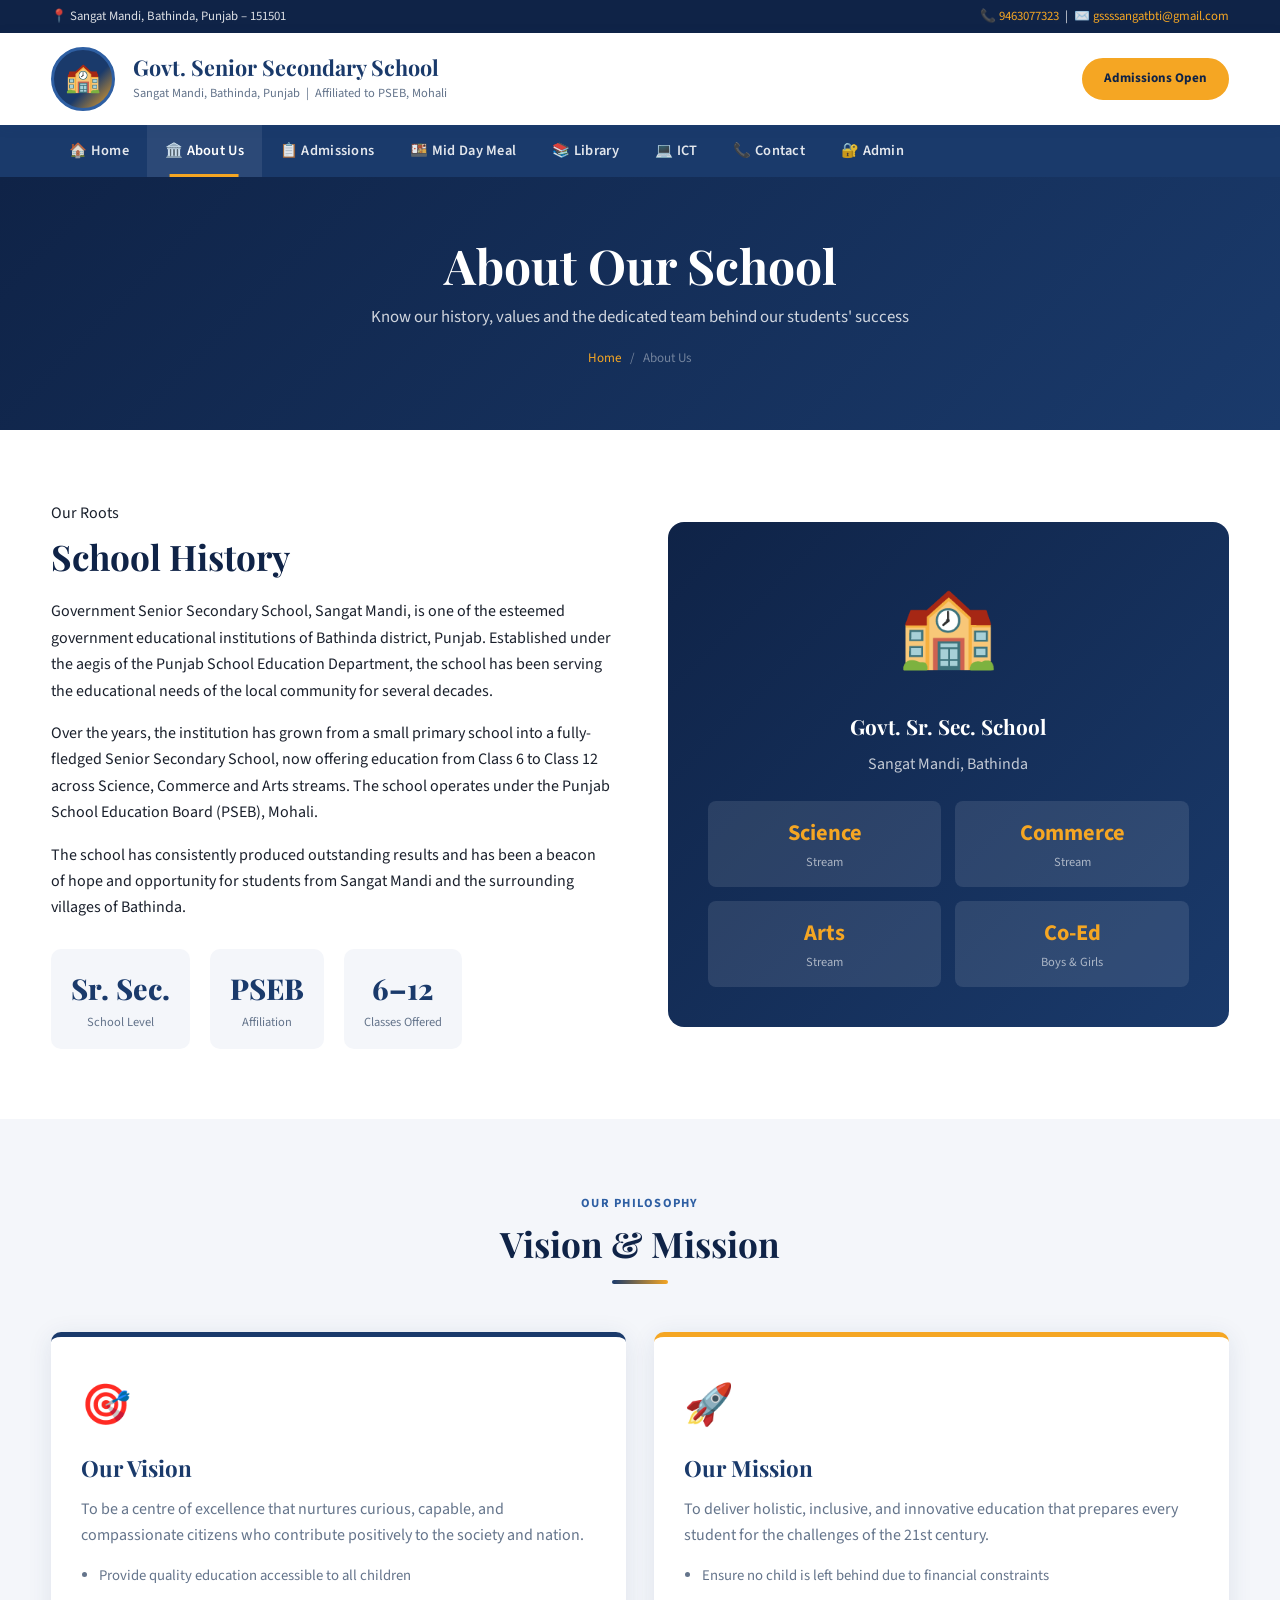
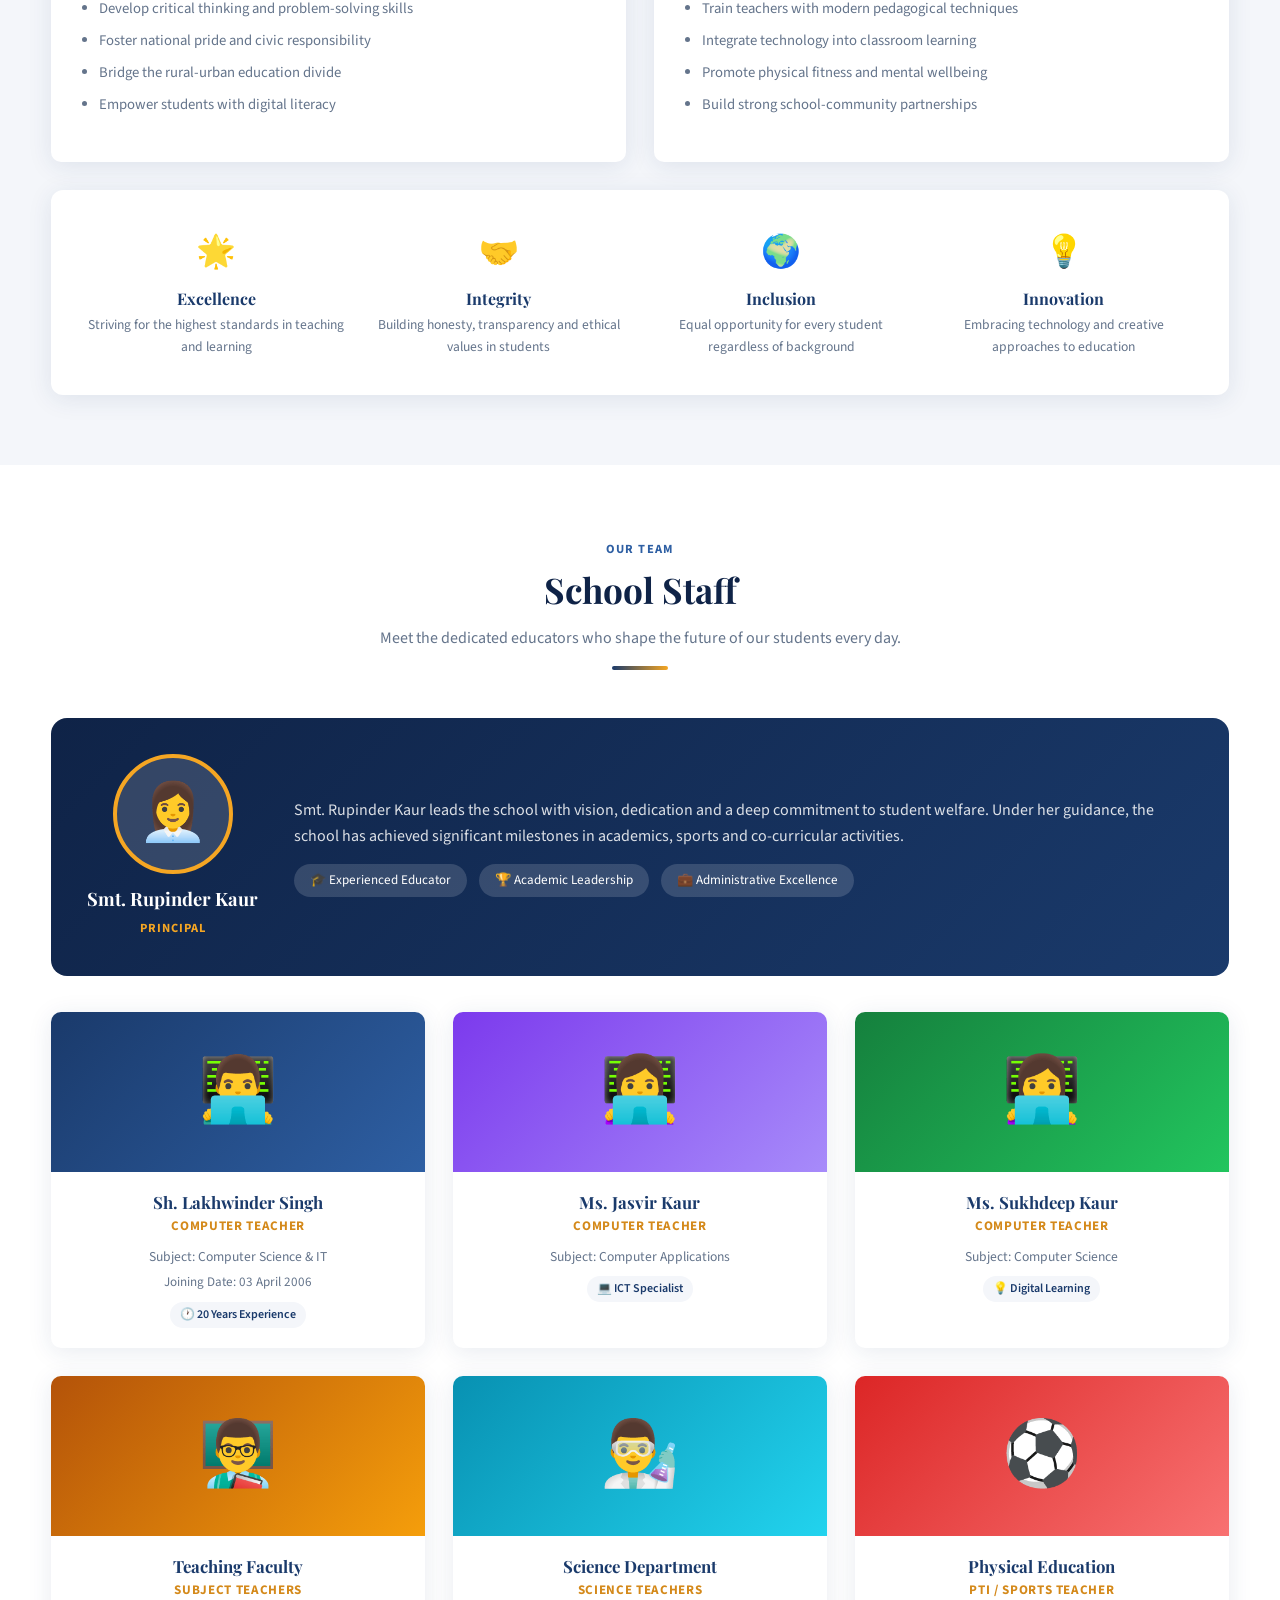
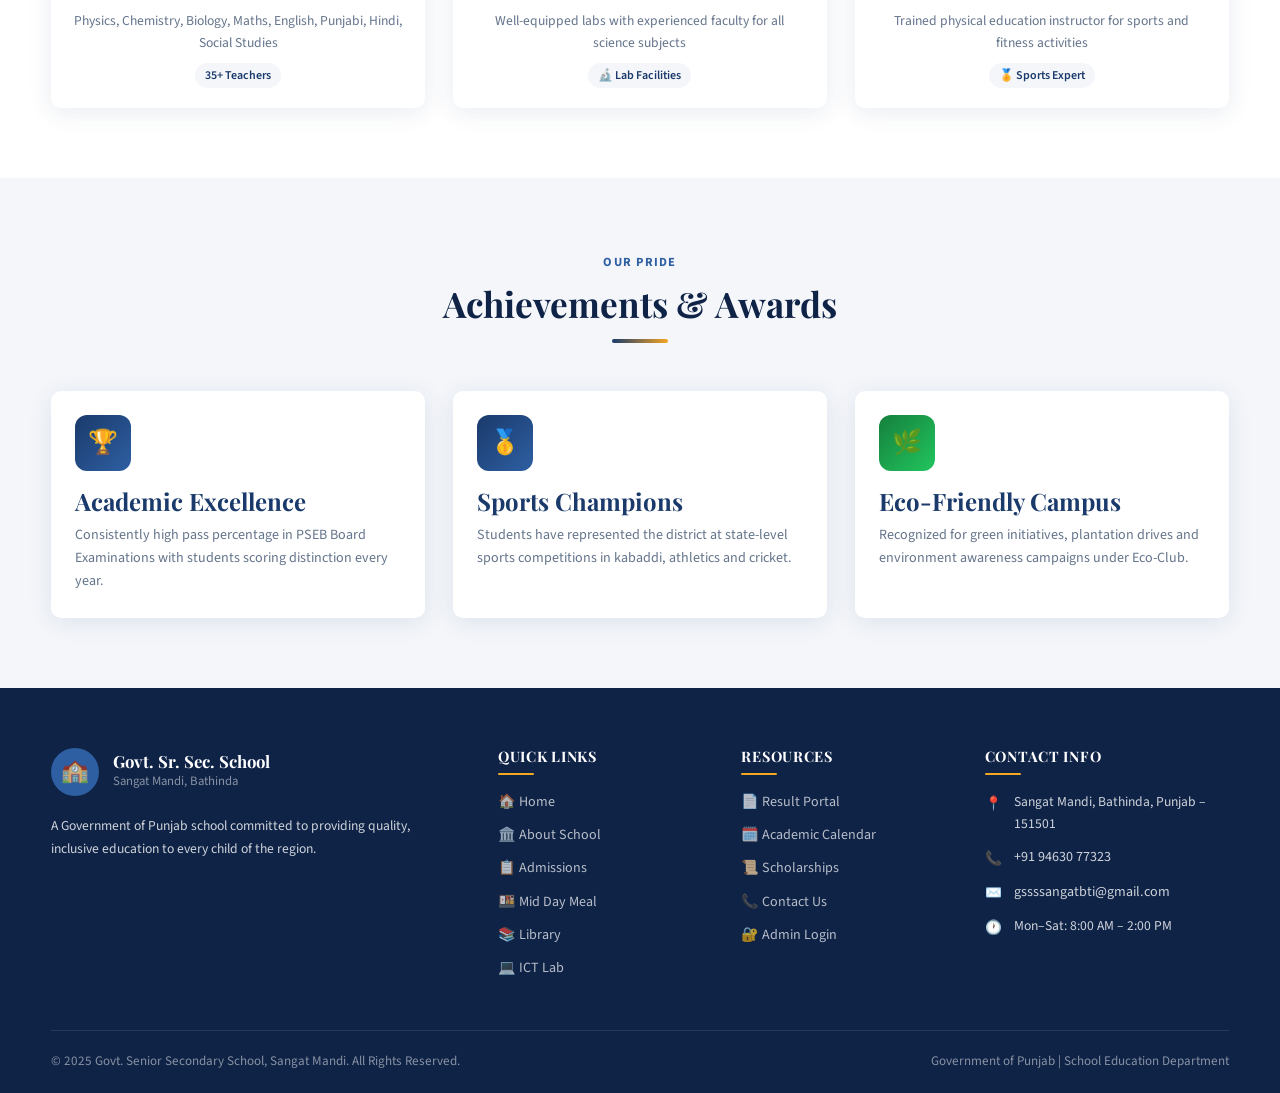
==== about.html @ 4029617e "Add files via upload" ====
<!DOCTYPE html>
<html lang="en">
<head>
  <meta charset="UTF-8">
  <meta name="viewport" content="width=device-width, initial-scale=1.0">
  <title>About Us – Govt. Sr. Sec. School Sangat Mandi</title>
  <link rel="preconnect" href="https://fonts.googleapis.com">
  <link rel="preconnect" href="https://fonts.gstatic.com" crossorigin>
  <link href="https://fonts.googleapis.com/css2?family=Playfair+Display:wght@600;700;800&family=Source+Sans+3:wght@400;600;700&display=swap" rel="stylesheet">
  <link rel="stylesheet" href="style.css">
</head>
<body>

<div class="top-bar">
  <div class="container">
    <span>📍 Sangat Mandi, Bathinda, Punjab – 151501</span>
    <span>📞 <a href="tel:9463077323">9463077323</a> &nbsp;|&nbsp; ✉️ <a href="mailto:gssssangatbti@gmail.com">gssssangatbti@gmail.com</a></span>
  </div>
</div>
<header>
  <div class="container">
    <div class="header-inner">
      <div class="logo-emblem">🏫</div>
      <div class="school-name">
        <h1>Govt. Senior Secondary School</h1>
        <p>Sangat Mandi, Bathinda, Punjab &nbsp;|&nbsp; Affiliated to PSEB, Mohali</p>
      </div>
      <div class="header-right">
        <a href="admission.html" class="btn btn-primary btn-sm">Admissions Open</a>
        <button class="hamburger" id="hamburger"><span></span><span></span><span></span></button>
      </div>
    </div>
  </div>
</header>
<nav id="mainNav">
  <div class="container">
    <ul class="nav-list">
      <li><a href="index.html">🏠 Home</a></li>
      <li><a href="about.html">🏛️ About Us</a></li>
      <li><a href="admission.html">📋 Admissions</a></li>
      <li><a href="middaymeal.html">🍱 Mid Day Meal</a></li>
      <li><a href="library.html">📚 Library</a></li>
      <li><a href="ict.html">💻 ICT</a></li>
      <li><a href="contact.html">📞 Contact</a></li>
      <li><a href="admin.html">🔐 Admin</a></li>
    </ul>
  </div>
</nav>

<div class="page-hero">
  <div class="container">
    <h1>About Our School</h1>
    <p>Know our history, values and the dedicated team behind our students' success</p>
    <div class="breadcrumb"><a href="index.html">Home</a><span>/</span><span>About Us</span></div>
  </div>
</div>

<!-- SCHOOL HISTORY -->
<section>
  <div class="container">
    <div class="grid-2" style="align-items:center;gap:56px;">
      <div>
        <span class="section-tag">Our Roots</span>
        <h2 style="color:var(--primary-dark);margin:10px 0 20px;">School History</h2>
        <p>Government Senior Secondary School, Sangat Mandi, is one of the esteemed government educational institutions of Bathinda district, Punjab. Established under the aegis of the Punjab School Education Department, the school has been serving the educational needs of the local community for several decades.</p>
        <p>Over the years, the institution has grown from a small primary school into a fully-fledged Senior Secondary School, now offering education from Class 6 to Class 12 across Science, Commerce and Arts streams. The school operates under the Punjab School Education Board (PSEB), Mohali.</p>
        <p>The school has consistently produced outstanding results and has been a beacon of hope and opportunity for students from Sangat Mandi and the surrounding villages of Bathinda.</p>
        <div style="display:flex;gap:20px;margin-top:28px;flex-wrap:wrap;">
          <div style="text-align:center;padding:16px 20px;background:var(--light-grey);border-radius:10px;min-width:100px;">
            <div style="font-size:1.8rem;font-weight:800;color:var(--primary);font-family:var(--font-heading);">Sr. Sec.</div>
            <div style="font-size:0.78rem;color:var(--text-muted);">School Level</div>
          </div>
          <div style="text-align:center;padding:16px 20px;background:var(--light-grey);border-radius:10px;min-width:100px;">
            <div style="font-size:1.8rem;font-weight:800;color:var(--primary);font-family:var(--font-heading);">PSEB</div>
            <div style="font-size:0.78rem;color:var(--text-muted);">Affiliation</div>
          </div>
          <div style="text-align:center;padding:16px 20px;background:var(--light-grey);border-radius:10px;min-width:100px;">
            <div style="font-size:1.8rem;font-weight:800;color:var(--primary);font-family:var(--font-heading);">6–12</div>
            <div style="font-size:0.78rem;color:var(--text-muted);">Classes Offered</div>
          </div>
        </div>
      </div>
      <div style="background:linear-gradient(135deg,var(--primary-dark),var(--primary));border-radius:16px;padding:40px;color:white;text-align:center;">
        <div style="font-size:5rem;margin-bottom:20px;">🏫</div>
        <h3 style="color:white;font-size:1.3rem;margin-bottom:12px;">Govt. Sr. Sec. School</h3>
        <p style="color:rgba(255,255,255,0.75);margin-bottom:20px;">Sangat Mandi, Bathinda</p>
        <div style="display:grid;grid-template-columns:1fr 1fr;gap:14px;margin-top:24px;">
          <div style="background:rgba(255,255,255,0.1);border-radius:8px;padding:14px;">
            <div style="font-size:1.4rem;font-weight:700;color:var(--accent);">Science</div>
            <div style="font-size:0.78rem;color:rgba(255,255,255,0.6);">Stream</div>
          </div>
          <div style="background:rgba(255,255,255,0.1);border-radius:8px;padding:14px;">
            <div style="font-size:1.4rem;font-weight:700;color:var(--accent);">Commerce</div>
            <div style="font-size:0.78rem;color:rgba(255,255,255,0.6);">Stream</div>
          </div>
          <div style="background:rgba(255,255,255,0.1);border-radius:8px;padding:14px;">
            <div style="font-size:1.4rem;font-weight:700;color:var(--accent);">Arts</div>
            <div style="font-size:0.78rem;color:rgba(255,255,255,0.6);">Stream</div>
          </div>
          <div style="background:rgba(255,255,255,0.1);border-radius:8px;padding:14px;">
            <div style="font-size:1.4rem;font-weight:700;color:var(--accent);">Co-Ed</div>
            <div style="font-size:0.78rem;color:rgba(255,255,255,0.6);">Boys & Girls</div>
          </div>
        </div>
      </div>
    </div>
  </div>
</section>

<!-- VISION & MISSION -->
<section class="vision-mission">
  <div class="container">
    <div class="section-header">
      <span class="section-tag">Our Philosophy</span>
      <h2>Vision & Mission</h2>
      <div class="divider"></div>
    </div>
    <div class="vm-grid">
      <div class="vm-card vision">
        <div class="vm-icon">🎯</div>
        <h3>Our Vision</h3>
        <p style="color:var(--text-muted);margin-bottom:16px;">To be a centre of excellence that nurtures curious, capable, and compassionate citizens who contribute positively to the society and nation.</p>
        <ul>
          <li>Provide quality education accessible to all children</li>
          <li>Develop critical thinking and problem-solving skills</li>
          <li>Foster national pride and civic responsibility</li>
          <li>Bridge the rural-urban education divide</li>
          <li>Empower students with digital literacy</li>
        </ul>
      </div>
      <div class="vm-card mission">
        <div class="vm-icon">🚀</div>
        <h3>Our Mission</h3>
        <p style="color:var(--text-muted);margin-bottom:16px;">To deliver holistic, inclusive, and innovative education that prepares every student for the challenges of the 21st century.</p>
        <ul>
          <li>Ensure no child is left behind due to financial constraints</li>
          <li>Train teachers with modern pedagogical techniques</li>
          <li>Integrate technology into classroom learning</li>
          <li>Promote physical fitness and mental wellbeing</li>
          <li>Build strong school-community partnerships</li>
        </ul>
      </div>
    </div>
    <div style="background:var(--white);border-radius:12px;padding:36px;box-shadow:var(--shadow);margin-top:28px;display:grid;grid-template-columns:repeat(4,1fr);gap:24px;text-align:center;" class="values-row">
      <div><div style="font-size:2rem;margin-bottom:10px;">🌟</div><h4 style="color:var(--primary);margin-bottom:6px;">Excellence</h4><p style="font-size:0.85rem;color:var(--text-muted);margin:0;">Striving for the highest standards in teaching and learning</p></div>
      <div><div style="font-size:2rem;margin-bottom:10px;">🤝</div><h4 style="color:var(--primary);margin-bottom:6px;">Integrity</h4><p style="font-size:0.85rem;color:var(--text-muted);margin:0;">Building honesty, transparency and ethical values in students</p></div>
      <div><div style="font-size:2rem;margin-bottom:10px;">🌍</div><h4 style="color:var(--primary);margin-bottom:6px;">Inclusion</h4><p style="font-size:0.85rem;color:var(--text-muted);margin:0;">Equal opportunity for every student regardless of background</p></div>
      <div><div style="font-size:2rem;margin-bottom:10px;">💡</div><h4 style="color:var(--primary);margin-bottom:6px;">Innovation</h4><p style="font-size:0.85rem;color:var(--text-muted);margin:0;">Embracing technology and creative approaches to education</p></div>
    </div>
  </div>
</section>

<!-- STAFF DETAILS -->
<section class="staff-section">
  <div class="container">
    <div class="section-header">
      <span class="section-tag">Our Team</span>
      <h2>School Staff</h2>
      <p>Meet the dedicated educators who shape the future of our students every day.</p>
      <div class="divider"></div>
    </div>
    <!-- Principal -->
    <div style="background:linear-gradient(135deg,var(--primary-dark),var(--primary));border-radius:16px;padding:36px;color:white;display:flex;gap:36px;align-items:center;margin-bottom:36px;flex-wrap:wrap;">
      <div style="text-align:center;flex-shrink:0;">
        <div style="width:120px;height:120px;border-radius:50%;background:rgba(255,255,255,0.15);border:4px solid var(--accent);display:flex;align-items:center;justify-content:center;font-size:3.5rem;margin:0 auto 14px;">👩‍💼</div>
        <h3 style="color:white;font-size:1.15rem;margin-bottom:4px;">Smt. Rupinder Kaur</h3>
        <span style="font-size:0.78rem;color:var(--accent);font-weight:700;text-transform:uppercase;letter-spacing:0.08em;">Principal</span>
      </div>
      <div style="flex:1;min-width:220px;">
        <p style="color:rgba(255,255,255,0.85);margin-bottom:14px;">Smt. Rupinder Kaur leads the school with vision, dedication and a deep commitment to student welfare. Under her guidance, the school has achieved significant milestones in academics, sports and co-curricular activities.</p>
        <div style="display:flex;gap:12px;flex-wrap:wrap;">
          <span style="background:rgba(255,255,255,0.15);padding:6px 16px;border-radius:20px;font-size:0.82rem;">🎓 Experienced Educator</span>
          <span style="background:rgba(255,255,255,0.15);padding:6px 16px;border-radius:20px;font-size:0.82rem;">🏆 Academic Leadership</span>
          <span style="background:rgba(255,255,255,0.15);padding:6px 16px;border-radius:20px;font-size:0.82rem;">💼 Administrative Excellence</span>
        </div>
      </div>
    </div>

    <!-- Staff Grid -->
    <div class="staff-grid">
      <div class="staff-card">
        <div class="staff-photo">👨‍💻</div>
        <div class="staff-info">
          <h3>Sh. Lakhwinder Singh</h3>
          <span class="designation">Computer Teacher</span>
          <p>Subject: Computer Science & IT</p>
          <p style="font-size:0.82rem;color:var(--text-muted);margin-top:4px;">Joining Date: 03 April 2006</p>
          <span class="staff-badge">🕐 20 Years Experience</span>
        </div>
      </div>
      <div class="staff-card">
        <div class="staff-photo" style="background:linear-gradient(135deg,#7c3aed,#a78bfa);">👩‍💻</div>
        <div class="staff-info">
          <h3>Ms. Jasvir Kaur</h3>
          <span class="designation">Computer Teacher</span>
          <p>Subject: Computer Applications</p>
          <span class="staff-badge">💻 ICT Specialist</span>
        </div>
      </div>
      <div class="staff-card">
        <div class="staff-photo" style="background:linear-gradient(135deg,#15803d,#22c55e);">👩‍💻</div>
        <div class="staff-info">
          <h3>Ms. Sukhdeep Kaur</h3>
          <span class="designation">Computer Teacher</span>
          <p>Subject: Computer Science</p>
          <span class="staff-badge">💡 Digital Learning</span>
        </div>
      </div>
      <div class="staff-card">
        <div class="staff-photo" style="background:linear-gradient(135deg,#b45309,#f59e0b);">👨‍🏫</div>
        <div class="staff-info">
          <h3>Teaching Faculty</h3>
          <span class="designation">Subject Teachers</span>
          <p>Physics, Chemistry, Biology, Maths, English, Punjabi, Hindi, Social Studies</p>
          <span class="staff-badge">35+ Teachers</span>
        </div>
      </div>
      <div class="staff-card">
        <div class="staff-photo" style="background:linear-gradient(135deg,#0891b2,#22d3ee);">👨‍🔬</div>
        <div class="staff-info">
          <h3>Science Department</h3>
          <span class="designation">Science Teachers</span>
          <p>Well-equipped labs with experienced faculty for all science subjects</p>
          <span class="staff-badge">🔬 Lab Facilities</span>
        </div>
      </div>
      <div class="staff-card">
        <div class="staff-photo" style="background:linear-gradient(135deg,#dc2626,#f87171);">⚽</div>
        <div class="staff-info">
          <h3>Physical Education</h3>
          <span class="designation">PTI / Sports Teacher</span>
          <p>Trained physical education instructor for sports and fitness activities</p>
          <span class="staff-badge">🏅 Sports Expert</span>
        </div>
      </div>
    </div>
  </div>
</section>

<!-- ACHIEVEMENTS -->
<section style="background:var(--light-grey);">
  <div class="container">
    <div class="section-header">
      <span class="section-tag">Our Pride</span>
      <h2>Achievements & Awards</h2>
      <div class="divider"></div>
    </div>
    <div class="grid-3">
      <div class="card"><div class="card-body">
        <div class="card-icon">🏆</div>
        <h3 style="color:var(--primary);margin-bottom:8px;">Academic Excellence</h3>
        <p style="font-size:0.88rem;color:var(--text-muted);margin:0;">Consistently high pass percentage in PSEB Board Examinations with students scoring distinction every year.</p>
      </div></div>
      <div class="card"><div class="card-body">
        <div class="card-icon">🥇</div>
        <h3 style="color:var(--primary);margin-bottom:8px;">Sports Champions</h3>
        <p style="font-size:0.88rem;color:var(--text-muted);margin:0;">Students have represented the district at state-level sports competitions in kabaddi, athletics and cricket.</p>
      </div></div>
      <div class="card"><div class="card-body">
        <div class="card-icon" style="background:linear-gradient(135deg,#15803d,#22c55e);">🌿</div>
        <h3 style="color:var(--primary);margin-bottom:8px;">Eco-Friendly Campus</h3>
        <p style="font-size:0.88rem;color:var(--text-muted);margin:0;">Recognized for green initiatives, plantation drives and environment awareness campaigns under Eco-Club.</p>
      </div></div>
    </div>
  </div>
</section>

<footer>
  <div class="container">
    <div class="footer-main">
      <div class="footer-brand">
        <div class="logo-row"><div class="emblem">🏫</div><div><h3>Govt. Sr. Sec. School</h3><p style="font-size:0.8rem;color:rgba(255,255,255,0.5);margin:0;">Sangat Mandi, Bathinda</p></div></div>
        <p>A Government of Punjab school committed to providing quality, inclusive education to every child of the region.</p>
      </div>
      <div class="footer-col"><h4>Quick Links</h4><ul>
        <li><a href="index.html">🏠 Home</a></li>
        <li><a href="about.html">🏛️ About School</a></li>
        <li><a href="admission.html">📋 Admissions</a></li>
        <li><a href="middaymeal.html">🍱 Mid Day Meal</a></li>
        <li><a href="library.html">📚 Library</a></li>
        <li><a href="ict.html">💻 ICT Lab</a></li>
      </ul></div>
      <div class="footer-col"><h4>Resources</h4><ul>
        <li><a href="#">📄 Result Portal</a></li>
        <li><a href="#">🗓️ Academic Calendar</a></li>
        <li><a href="#">📜 Scholarships</a></li>
        <li><a href="contact.html">📞 Contact Us</a></li>
        <li><a href="admin.html">🔐 Admin Login</a></li>
      </ul></div>
      <div class="footer-col"><h4>Contact Info</h4><ul class="footer-contact">
        <li><span class="fc-icon">📍</span><span>Sangat Mandi, Bathinda, Punjab – 151501</span></li>
        <li><span class="fc-icon">📞</span><a href="tel:9463077323" style="color:rgba(255,255,255,0.8);">+91 94630 77323</a></li>
        <li><span class="fc-icon">✉️</span><a href="mailto:gssssangatbti@gmail.com" style="color:rgba(255,255,255,0.8);">gssssangatbti@gmail.com</a></li>
        <li><span class="fc-icon">🕐</span><span>Mon–Sat: 8:00 AM – 2:00 PM</span></li>
      </ul></div>
    </div>
    <div class="footer-bottom">
      <span>© 2025 Govt. Senior Secondary School, Sangat Mandi. All Rights Reserved.</span>
      <span>Government of Punjab | School Education Department</span>
    </div>
  </div>
</footer>
<script src="script.js"></script>
</body>
</html>
---- style.css ----
/* ===== CSS VARIABLES ===== */
:root {
  --primary: #1a3a6b;
  --primary-dark: #0f2347;
  --primary-light: #2e5fa3;
  --accent: #f5a623;
  --accent-dark: #d4891a;
  --white: #ffffff;
  --light-grey: #f4f6fa;
  --mid-grey: #e2e8f0;
  --text-dark: #1a202c;
  --text-muted: #64748b;
  --success: #16a34a;
  --danger: #dc2626;
  --border-radius: 10px;
  --shadow: 0 4px 24px rgba(26,58,107,0.10);
  --shadow-lg: 0 8px 40px rgba(26,58,107,0.16);
  --font-heading: 'Playfair Display', Georgia, serif;
  --font-body: 'Source Sans 3', 'Segoe UI', sans-serif;
  --transition: all 0.28s cubic-bezier(0.4,0,0.2,1);
}

/* ===== RESET & BASE ===== */
*, *::before, *::after { box-sizing: border-box; margin: 0; padding: 0; }
html { scroll-behavior: smooth; font-size: 16px; }
body {
  font-family: var(--font-body);
  color: var(--text-dark);
  background: var(--white);
  line-height: 1.65;
  overflow-x: hidden;
}
img { max-width: 100%; display: block; }
a { text-decoration: none; color: inherit; }
ul { list-style: none; }

/* ===== TYPOGRAPHY ===== */
h1,h2,h3,h4,h5 { font-family: var(--font-heading); font-weight: 700; line-height: 1.2; }
h1 { font-size: clamp(2rem, 4vw, 3rem); }
h2 { font-size: clamp(1.6rem, 3vw, 2.2rem); }
h3 { font-size: clamp(1.2rem, 2vw, 1.5rem); }
p { margin-bottom: 1rem; }

/* ===== TOP BAR ===== */
.top-bar {
  background: var(--primary-dark);
  color: rgba(255,255,255,0.85);
  font-size: 0.8rem;
  padding: 6px 0;
}
.top-bar .container {
  display: flex;
  justify-content: space-between;
  align-items: center;
  flex-wrap: wrap;
  gap: 6px;
}
.top-bar a { color: var(--accent); }
.top-bar a:hover { text-decoration: underline; }

/* ===== HEADER ===== */
header {
  background: var(--white);
  box-shadow: 0 2px 12px rgba(26,58,107,0.10);
  position: sticky;
  top: 0;
  z-index: 1000;
}
.header-inner {
  display: flex;
  align-items: center;
  gap: 18px;
  padding: 14px 0;
}
.logo-emblem {
  width: 64px;
  height: 64px;
  flex-shrink: 0;
  border-radius: 50%;
  background: linear-gradient(135deg, var(--primary) 60%, var(--accent) 100%);
  display: flex;
  align-items: center;
  justify-content: center;
  font-size: 1.8rem;
  color: white;
  border: 3px solid var(--primary-light);
}
.school-name h1 {
  font-size: 1.35rem;
  color: var(--primary);
  margin-bottom: 2px;
  line-height: 1.2;
}
.school-name p {
  font-size: 0.78rem;
  color: var(--text-muted);
  margin: 0;
}
.header-right {
  margin-left: auto;
  display: flex;
  align-items: center;
  gap: 16px;
}
.hamburger {
  display: none;
  flex-direction: column;
  gap: 5px;
  cursor: pointer;
  background: none;
  border: none;
  padding: 6px;
}
.hamburger span {
  display: block;
  width: 26px;
  height: 2.5px;
  background: var(--primary);
  border-radius: 2px;
  transition: var(--transition);
}

/* ===== NAVIGATION ===== */
nav {
  background: var(--primary);
}
.nav-list {
  display: flex;
  align-items: center;
  flex-wrap: wrap;
}
.nav-list li a {
  display: block;
  padding: 14px 18px;
  color: rgba(255,255,255,0.88);
  font-size: 0.9rem;
  font-weight: 600;
  letter-spacing: 0.02em;
  transition: var(--transition);
  position: relative;
}
.nav-list li a::after {
  content: '';
  position: absolute;
  bottom: 0; left: 50%;
  width: 0; height: 3px;
  background: var(--accent);
  transition: var(--transition);
  transform: translateX(-50%);
}
.nav-list li a:hover,
.nav-list li a.active {
  color: var(--white);
  background: rgba(255,255,255,0.08);
}
.nav-list li a:hover::after,
.nav-list li a.active::after {
  width: 60%;
}

/* ===== CONTAINER ===== */
.container {
  width: 92%;
  max-width: 1200px;
  margin: 0 auto;
}

/* ===== HERO SECTION ===== */
.hero {
  background: linear-gradient(135deg, var(--primary-dark) 0%, var(--primary) 55%, var(--primary-light) 100%);
  color: var(--white);
  padding: 80px 0 60px;
  position: relative;
  overflow: hidden;
}
.hero::before {
  content: '';
  position: absolute;
  inset: 0;
  background: url("data:image/svg+xml,%3Csvg width='80' height='80' viewBox='0 0 80 80' xmlns='http://www.w3.org/2000/svg'%3E%3Cg fill='none' fill-rule='evenodd'%3E%3Cg fill='%23ffffff' fill-opacity='0.04'%3E%3Cpath d='M0 0h40v40H0V0zm40 40h40v40H40V40zm0-40h2l-2 2V0zm0 4l4-4h2l-6 6V4zm0 4l8-8h2L40 10V8zm0 4L52 0h2L40 14v-2zm0 4L56 0h2L40 18v-2zm0 4L60 0h2L40 22v-2zm0 4L64 0h2L40 26v-2zm0 4L68 0h2L40 30v-2zm0 4L72 0h2L40 34v-2zm0 4L76 0h2L40 38v-2zm0 4L80 0v2L42 40h-2zm4 0L80 4v2L46 40h-2zm4 0L80 8v2L50 40h-2zm4 0L80 12v2L54 40h-2zm4 0L80 16v2L58 40h-2zm4 0L80 20v2L62 40h-2zm4 0L80 24v2L66 40h-2zm4 0L80 28v2L70 40h-2zm4 0L80 32v2L74 40h-2zm4 0L80 36v2L78 40h-2zm4 0L80 40h-2'/%3E%3C/g%3E%3C/g%3E%3C/svg%3E");
}
.hero-content {
  position: relative;
  z-index: 1;
  display: grid;
  grid-template-columns: 1fr 1fr;
  gap: 48px;
  align-items: center;
}
.hero-text .badge {
  display: inline-block;
  background: var(--accent);
  color: var(--primary-dark);
  font-size: 0.75rem;
  font-weight: 700;
  padding: 5px 14px;
  border-radius: 20px;
  letter-spacing: 0.06em;
  text-transform: uppercase;
  margin-bottom: 18px;
}
.hero-text h1 { margin-bottom: 12px; text-shadow: 0 2px 12px rgba(0,0,0,0.3); }
.hero-text p { color: rgba(255,255,255,0.82); font-size: 1.1rem; margin-bottom: 28px; }
.hero-btns { display: flex; gap: 14px; flex-wrap: wrap; }
.hero-stats {
  display: grid;
  grid-template-columns: 1fr 1fr;
  gap: 16px;
}
.stat-card {
  background: rgba(255,255,255,0.12);
  backdrop-filter: blur(8px);
  border: 1px solid rgba(255,255,255,0.18);
  border-radius: var(--border-radius);
  padding: 20px;
  text-align: center;
}
.stat-card .stat-num {
  font-size: 2rem;
  font-weight: 800;
  color: var(--accent);
  font-family: var(--font-heading);
  display: block;
}
.stat-card .stat-label { font-size: 0.8rem; color: rgba(255,255,255,0.75); }

/* ===== BUTTONS ===== */
.btn {
  display: inline-flex;
  align-items: center;
  gap: 8px;
  padding: 12px 28px;
  border-radius: 50px;
  font-size: 0.9rem;
  font-weight: 700;
  cursor: pointer;
  border: 2px solid transparent;
  transition: var(--transition);
  font-family: var(--font-body);
}
.btn-primary {
  background: var(--accent);
  color: var(--primary-dark);
  border-color: var(--accent);
}
.btn-primary:hover {
  background: var(--accent-dark);
  border-color: var(--accent-dark);
  transform: translateY(-2px);
  box-shadow: 0 6px 20px rgba(245,166,35,0.4);
}
.btn-outline {
  background: transparent;
  color: var(--white);
  border-color: rgba(255,255,255,0.6);
}
.btn-outline:hover {
  background: rgba(255,255,255,0.15);
  border-color: var(--white);
  transform: translateY(-2px);
}
.btn-blue {
  background: var(--primary);
  color: var(--white);
  border-color: var(--primary);
}
.btn-blue:hover {
  background: var(--primary-dark);
  transform: translateY(-2px);
  box-shadow: var(--shadow);
}
.btn-sm { padding: 8px 20px; font-size: 0.82rem; }

/* ===== SECTION STYLES ===== */
section { padding: 70px 0; }
.section-header { text-align: center; margin-bottom: 48px; }
.section-header .section-tag {
  display: inline-block;
  color: var(--primary-light);
  font-size: 0.78rem;
  font-weight: 700;
  letter-spacing: 0.1em;
  text-transform: uppercase;
  margin-bottom: 10px;
}
.section-header h2 { color: var(--primary-dark); margin-bottom: 14px; }
.section-header p { color: var(--text-muted); max-width: 560px; margin: 0 auto; }
.divider {
  width: 56px;
  height: 4px;
  background: linear-gradient(to right, var(--primary), var(--accent));
  border-radius: 2px;
  margin: 14px auto 0;
}

/* ===== ANNOUNCEMENT TICKER ===== */
.announcement-bar {
  background: var(--accent);
  color: var(--primary-dark);
  padding: 10px 0;
  overflow: hidden;
}
.announcement-bar .ticker-label {
  font-weight: 800;
  font-size: 0.78rem;
  text-transform: uppercase;
  letter-spacing: 0.08em;
  background: var(--primary-dark);
  color: var(--accent);
  padding: 4px 14px;
  border-radius: 4px;
  flex-shrink: 0;
}
.ticker-wrapper {
  display: flex;
  align-items: center;
  gap: 18px;
}
.ticker-scroll {
  overflow: hidden;
  flex: 1;
}
.ticker-scroll ul {
  display: flex;
  animation: tickerScroll 28s linear infinite;
  white-space: nowrap;
}
.ticker-scroll li {
  padding: 0 40px;
  font-weight: 600;
  font-size: 0.88rem;
}
.ticker-scroll li::before { content: '📌 '; }
@keyframes tickerScroll {
  0% { transform: translateX(0); }
  100% { transform: translateX(-50%); }
}

/* ===== CARDS ===== */
.card {
  background: var(--white);
  border-radius: var(--border-radius);
  box-shadow: var(--shadow);
  overflow: hidden;
  transition: var(--transition);
}
.card:hover {
  transform: translateY(-5px);
  box-shadow: var(--shadow-lg);
}
.card-body { padding: 24px; }
.card-icon {
  width: 56px;
  height: 56px;
  border-radius: 12px;
  background: linear-gradient(135deg, var(--primary), var(--primary-light));
  display: flex;
  align-items: center;
  justify-content: center;
  font-size: 1.5rem;
  margin-bottom: 16px;
}

/* ===== GRID LAYOUTS ===== */
.grid-2 { display: grid; grid-template-columns: repeat(2, 1fr); gap: 28px; }
.grid-3 { display: grid; grid-template-columns: repeat(3, 1fr); gap: 28px; }
.grid-4 { display: grid; grid-template-columns: repeat(4, 1fr); gap: 24px; }

/* ===== FACILITIES SECTION ===== */
.facilities { background: var(--light-grey); }
.facility-card {
  background: var(--white);
  border-radius: var(--border-radius);
  padding: 28px 22px;
  text-align: center;
  box-shadow: var(--shadow);
  transition: var(--transition);
  border-top: 4px solid var(--primary);
}
.facility-card:hover {
  transform: translateY(-6px);
  box-shadow: var(--shadow-lg);
  border-top-color: var(--accent);
}
.facility-icon { font-size: 2.5rem; margin-bottom: 14px; }
.facility-card h3 { color: var(--primary); margin-bottom: 8px; font-size: 1.05rem; }
.facility-card p { font-size: 0.88rem; color: var(--text-muted); margin: 0; }

/* ===== PRINCIPAL MESSAGE ===== */
.principal-section {
  background: linear-gradient(135deg, var(--primary-dark) 0%, var(--primary) 100%);
  color: var(--white);
}
.principal-inner {
  display: grid;
  grid-template-columns: 280px 1fr;
  gap: 56px;
  align-items: center;
}
.principal-photo-wrap {
  text-align: center;
}
.principal-photo {
  width: 200px;
  height: 200px;
  border-radius: 50%;
  background: linear-gradient(135deg, rgba(255,255,255,0.2), rgba(255,255,255,0.05));
  border: 5px solid var(--accent);
  margin: 0 auto 18px;
  display: flex;
  align-items: center;
  justify-content: center;
  font-size: 5rem;
  overflow: hidden;
}
.principal-photo-wrap h3 { font-size: 1.2rem; color: var(--accent); }
.principal-photo-wrap p { font-size: 0.85rem; color: rgba(255,255,255,0.7); margin: 0; }
.principal-message blockquote {
  font-size: 1.05rem;
  line-height: 1.8;
  color: rgba(255,255,255,0.9);
  position: relative;
  padding-left: 24px;
}
.principal-message blockquote::before {
  content: '"';
  position: absolute;
  left: 0;
  top: -10px;
  font-size: 4rem;
  color: var(--accent);
  font-family: Georgia, serif;
  line-height: 1;
}

/* ===== NOTICE BOARD ===== */
.notice-board { background: var(--light-grey); }
.notices-grid { display: grid; grid-template-columns: 1fr 1fr; gap: 28px; }
.notice-list { list-style: none; }
.notice-list li {
  padding: 14px 18px;
  background: var(--white);
  border-left: 4px solid var(--primary);
  border-radius: 0 8px 8px 0;
  margin-bottom: 10px;
  display: flex;
  gap: 12px;
  align-items: flex-start;
  font-size: 0.9rem;
  box-shadow: 0 1px 6px rgba(0,0,0,0.05);
  transition: var(--transition);
}
.notice-list li:hover { border-left-color: var(--accent); transform: translateX(4px); }
.notice-list li .notice-date {
  font-size: 0.72rem;
  color: var(--text-muted);
  white-space: nowrap;
  margin-top: 2px;
}
.notice-new {
  background: var(--accent);
  color: var(--primary-dark);
  font-size: 0.65rem;
  font-weight: 800;
  padding: 2px 8px;
  border-radius: 20px;
  text-transform: uppercase;
  flex-shrink: 0;
  margin-top: 2px;
}

/* ===== IMAGE GALLERY ===== */
.gallery-grid {
  display: grid;
  grid-template-columns: repeat(4, 1fr);
  grid-template-rows: repeat(2, 200px);
  gap: 12px;
}
.gallery-item {
  border-radius: 10px;
  overflow: hidden;
  position: relative;
  cursor: pointer;
}
.gallery-item:first-child {
  grid-column: span 2;
  grid-row: span 2;
}
.gallery-placeholder {
  width: 100%;
  height: 100%;
  display: flex;
  flex-direction: column;
  align-items: center;
  justify-content: center;
  font-size: 2.5rem;
  transition: var(--transition);
}
.gallery-item:nth-child(1) .gallery-placeholder { background: linear-gradient(135deg, #1a3a6b, #2e5fa3); color: white; }
.gallery-item:nth-child(2) .gallery-placeholder { background: linear-gradient(135deg, #2e5fa3, #4a7fc1); color: white; }
.gallery-item:nth-child(3) .gallery-placeholder { background: linear-gradient(135deg, #f5a623, #f7c566); color: #1a3a6b; }
.gallery-item:nth-child(4) .gallery-placeholder { background: linear-gradient(135deg, #16a34a, #22c55e); color: white; }
.gallery-item:nth-child(5) .gallery-placeholder { background: linear-gradient(135deg, #7c3aed, #a78bfa); color: white; }
.gallery-label {
  position: absolute;
  bottom: 0; left: 0; right: 0;
  background: linear-gradient(transparent, rgba(0,0,0,0.7));
  color: white;
  padding: 20px 14px 10px;
  font-size: 0.82rem;
  font-weight: 600;
  transform: translateY(100%);
  transition: var(--transition);
}
.gallery-item:hover .gallery-label { transform: translateY(0); }
.gallery-item:hover .gallery-placeholder { transform: scale(1.05); }

/* ===== ABOUT PAGE ===== */
.page-hero {
  background: linear-gradient(135deg, var(--primary-dark), var(--primary));
  color: white;
  padding: 60px 0;
  text-align: center;
}
.page-hero h1 { margin-bottom: 10px; }
.page-hero p { color: rgba(255,255,255,0.8); font-size: 1.05rem; }
.breadcrumb {
  display: flex;
  justify-content: center;
  gap: 8px;
  font-size: 0.82rem;
  color: rgba(255,255,255,0.6);
  margin-top: 12px;
}
.breadcrumb a { color: var(--accent); }
.breadcrumb span { color: rgba(255,255,255,0.4); }

.vision-mission { background: var(--light-grey); }
.vm-grid { display: grid; grid-template-columns: 1fr 1fr; gap: 28px; }
.vm-card {
  background: var(--white);
  border-radius: var(--border-radius);
  padding: 36px 30px;
  box-shadow: var(--shadow);
  border-top: 5px solid;
}
.vm-card.vision { border-color: var(--primary); }
.vm-card.mission { border-color: var(--accent); }
.vm-card .vm-icon { font-size: 2.5rem; margin-bottom: 16px; }
.vm-card h3 { color: var(--primary); margin-bottom: 14px; font-size: 1.4rem; }
.vm-card ul { padding-left: 18px; }
.vm-card ul li { color: var(--text-muted); margin-bottom: 8px; font-size: 0.92rem; list-style: disc; }

.staff-section { background: var(--white); }
.staff-grid { display: grid; grid-template-columns: repeat(3, 1fr); gap: 28px; }
.staff-card {
  background: var(--white);
  border-radius: var(--border-radius);
  box-shadow: var(--shadow);
  overflow: hidden;
  text-align: center;
  transition: var(--transition);
}
.staff-card:hover { transform: translateY(-6px); box-shadow: var(--shadow-lg); }
.staff-photo {
  height: 160px;
  display: flex;
  align-items: center;
  justify-content: center;
  font-size: 4rem;
  background: linear-gradient(135deg, var(--primary), var(--primary-light));
}
.staff-info { padding: 20px; }
.staff-info h3 { color: var(--primary); font-size: 1.05rem; margin-bottom: 4px; }
.staff-info .designation {
  color: var(--accent-dark);
  font-size: 0.82rem;
  font-weight: 700;
  text-transform: uppercase;
  letter-spacing: 0.05em;
  margin-bottom: 8px;
  display: block;
}
.staff-info p { font-size: 0.85rem; color: var(--text-muted); margin: 0; }
.staff-badge {
  display: inline-block;
  background: var(--light-grey);
  color: var(--primary);
  font-size: 0.75rem;
  padding: 3px 10px;
  border-radius: 20px;
  margin-top: 8px;
  font-weight: 600;
}

/* ===== ADMISSION FORM ===== */
.form-section { background: var(--light-grey); }
.form-container {
  max-width: 780px;
  margin: 0 auto;
  background: var(--white);
  border-radius: 16px;
  box-shadow: var(--shadow-lg);
  padding: 48px 44px;
}
.form-title {
  background: linear-gradient(135deg, var(--primary), var(--primary-light));
  color: white;
  margin: -48px -44px 36px;
  padding: 28px 44px;
  border-radius: 16px 16px 0 0;
}
.form-title h2 { color: white; margin-bottom: 6px; }
.form-title p { color: rgba(255,255,255,0.8); margin: 0; font-size: 0.9rem; }
.form-grid { display: grid; grid-template-columns: 1fr 1fr; gap: 20px; }
.form-group { display: flex; flex-direction: column; }
.form-group.full-width { grid-column: 1 / -1; }
.form-group label {
  font-size: 0.85rem;
  font-weight: 700;
  color: var(--primary-dark);
  margin-bottom: 8px;
  display: flex;
  gap: 4px;
  align-items: center;
}
.form-group label .required { color: var(--danger); }
.form-control {
  padding: 12px 16px;
  border: 2px solid var(--mid-grey);
  border-radius: 8px;
  font-size: 0.9rem;
  font-family: var(--font-body);
  color: var(--text-dark);
  transition: var(--transition);
  background: var(--white);
}
.form-control:focus {
  outline: none;
  border-color: var(--primary-light);
  box-shadow: 0 0 0 4px rgba(46,95,163,0.12);
}
.form-control::placeholder { color: #adb5bd; }
.upload-box {
  border: 2px dashed var(--mid-grey);
  border-radius: 8px;
  padding: 28px;
  text-align: center;
  cursor: pointer;
  transition: var(--transition);
}
.upload-box:hover { border-color: var(--primary-light); background: var(--light-grey); }
.upload-box .upload-icon { font-size: 2.5rem; margin-bottom: 10px; }
.upload-box p { margin: 0; font-size: 0.85rem; color: var(--text-muted); }
.upload-box input[type="file"] { display: none; }
.form-note {
  background: #eff6ff;
  border-left: 4px solid var(--primary-light);
  padding: 14px 18px;
  border-radius: 0 8px 8px 0;
  font-size: 0.85rem;
  color: var(--primary);
  margin-top: 10px;
}
.form-actions { margin-top: 28px; display: flex; gap: 14px; justify-content: flex-end; }
.success-msg {
  display: none;
  background: #f0fdf4;
  border: 2px solid #16a34a;
  border-radius: 10px;
  padding: 24px;
  text-align: center;
  margin-top: 20px;
}
.success-msg .success-icon { font-size: 3rem; margin-bottom: 12px; }
.success-msg h3 { color: var(--success); margin-bottom: 8px; }
.success-msg p { color: var(--text-muted); margin: 0; font-size: 0.9rem; }

/* ===== CONTACT PAGE ===== */
.contact-grid {
  display: grid;
  grid-template-columns: 1fr 1.4fr;
  gap: 40px;
  align-items: start;
}
.contact-info-card {
  background: linear-gradient(135deg, var(--primary-dark), var(--primary));
  color: white;
  border-radius: 16px;
  padding: 40px 36px;
}
.contact-info-card h2 { color: white; margin-bottom: 28px; }
.contact-detail {
  display: flex;
  gap: 16px;
  margin-bottom: 24px;
  align-items: flex-start;
}
.contact-icon {
  width: 46px;
  height: 46px;
  border-radius: 10px;
  background: rgba(255,255,255,0.15);
  display: flex;
  align-items: center;
  justify-content: center;
  font-size: 1.2rem;
  flex-shrink: 0;
}
.contact-detail h4 { font-size: 0.8rem; color: rgba(255,255,255,0.6); text-transform: uppercase; letter-spacing: 0.08em; margin-bottom: 4px; }
.contact-detail p { margin: 0; font-size: 0.95rem; color: rgba(255,255,255,0.9); }
.map-placeholder {
  background: var(--light-grey);
  border-radius: 12px;
  height: 260px;
  display: flex;
  flex-direction: column;
  align-items: center;
  justify-content: center;
  margin-top: 24px;
  border: 2px dashed var(--mid-grey);
  font-size: 0.9rem;
  color: var(--text-muted);
  gap: 10px;
}
.map-placeholder .map-icon { font-size: 3rem; }
.contact-form-card {
  background: var(--white);
  border-radius: 16px;
  box-shadow: var(--shadow);
  padding: 40px 36px;
}
.contact-form-card h2 { color: var(--primary); margin-bottom: 28px; }

/* ===== MDM / LIBRARY / ICT ===== */
.mdm-header { background: linear-gradient(135deg, #15803d, #16a34a); color: white; padding: 60px 0; }
.mdm-header h1 { color: white; }

.meal-table-wrap {
  overflow-x: auto;
  border-radius: 12px;
  box-shadow: var(--shadow);
}
.meal-table {
  width: 100%;
  border-collapse: collapse;
  background: var(--white);
}
.meal-table thead {
  background: linear-gradient(135deg, var(--primary), var(--primary-light));
  color: white;
}
.meal-table th {
  padding: 16px 18px;
  font-size: 0.88rem;
  font-weight: 700;
  text-align: left;
  letter-spacing: 0.03em;
}
.meal-table td {
  padding: 14px 18px;
  font-size: 0.9rem;
  border-bottom: 1px solid var(--mid-grey);
  color: var(--text-dark);
}
.meal-table tr:last-child td { border-bottom: none; }
.meal-table tr:nth-child(even) td { background: var(--light-grey); }
.meal-table tr:hover td { background: #eff6ff; }
.food-icon { margin-right: 8px; }

.benefits-grid { display: grid; grid-template-columns: repeat(3, 1fr); gap: 24px; margin-top: 48px; }
.benefit-card {
  background: var(--white);
  border-radius: 12px;
  padding: 28px 24px;
  text-align: center;
  box-shadow: var(--shadow);
  border-top: 4px solid var(--success);
}
.benefit-icon { font-size: 2.5rem; margin-bottom: 14px; }
.benefit-card h3 { color: var(--primary); margin-bottom: 8px; font-size: 1rem; }
.benefit-card p { font-size: 0.85rem; color: var(--text-muted); margin: 0; }

/* LIBRARY */
.library-header { background: linear-gradient(135deg, #92400e, #b45309); color: white; padding: 60px 0; }
.library-header h1 { color: white; }
.lib-stats { display: grid; grid-template-columns: repeat(4, 1fr); gap: 20px; margin-bottom: 48px; }
.lib-stat {
  background: linear-gradient(135deg, var(--primary), var(--primary-light));
  color: white;
  border-radius: 12px;
  padding: 28px 20px;
  text-align: center;
}
.lib-stat .num {
  font-size: 2.2rem;
  font-weight: 800;
  color: var(--accent);
  font-family: var(--font-heading);
  display: block;
}
.lib-stat .lbl { font-size: 0.8rem; color: rgba(255,255,255,0.75); }
.resources-grid { display: grid; grid-template-columns: 1fr 1fr; gap: 28px; }
.resource-card {
  background: var(--white);
  border-radius: 12px;
  box-shadow: var(--shadow);
  padding: 28px;
  display: flex;
  gap: 20px;
  align-items: flex-start;
  transition: var(--transition);
}
.resource-card:hover { transform: translateY(-4px); box-shadow: var(--shadow-lg); }
.resource-icon {
  width: 56px;
  height: 56px;
  border-radius: 12px;
  display: flex;
  align-items: center;
  justify-content: center;
  font-size: 1.6rem;
  flex-shrink: 0;
  background: linear-gradient(135deg, var(--primary), var(--primary-light));
}
.resource-text h3 { color: var(--primary); margin-bottom: 8px; font-size: 1.05rem; }
.resource-text p { font-size: 0.88rem; color: var(--text-muted); margin: 0; }

/* ICT */
.ict-header { background: linear-gradient(135deg, #1e1b4b, #3730a3); color: white; padding: 60px 0; }
.ict-header h1 { color: white; }
.ict-features { display: grid; grid-template-columns: repeat(3, 1fr); gap: 24px; }
.ict-feature {
  background: var(--white);
  border-radius: 12px;
  padding: 28px 24px;
  box-shadow: var(--shadow);
  text-align: center;
  border-top: 4px solid var(--primary-light);
  transition: var(--transition);
}
.ict-feature:hover { transform: translateY(-5px); box-shadow: var(--shadow-lg); }
.ict-feature .feat-icon { font-size: 2.5rem; margin-bottom: 14px; }
.ict-feature h3 { color: var(--primary); margin-bottom: 8px; font-size: 1rem; }
.ict-feature p { font-size: 0.85rem; color: var(--text-muted); margin: 0; }
.teachers-section { background: var(--light-grey); }
.teacher-card {
  background: var(--white);
  border-radius: 12px;
  box-shadow: var(--shadow);
  overflow: hidden;
  transition: var(--transition);
}
.teacher-card:hover { transform: translateY(-6px); box-shadow: var(--shadow-lg); }
.teacher-header {
  background: linear-gradient(135deg, #1e1b4b, #3730a3);
  padding: 24px;
  text-align: center;
  color: white;
}
.teacher-avatar {
  width: 80px; height: 80px;
  border-radius: 50%;
  background: rgba(255,255,255,0.15);
  display: flex;
  align-items: center;
  justify-content: center;
  font-size: 2.5rem;
  margin: 0 auto 12px;
  border: 3px solid rgba(255,255,255,0.3);
}
.teacher-header h3 { color: white; font-size: 1.05rem; margin-bottom: 4px; }
.teacher-header span { font-size: 0.78rem; color: rgba(255,255,255,0.7); }
.teacher-body { padding: 20px; }
.teacher-detail {
  display: flex;
  gap: 10px;
  align-items: center;
  padding: 8px 0;
  border-bottom: 1px solid var(--mid-grey);
  font-size: 0.85rem;
}
.teacher-detail:last-child { border-bottom: none; }
.teacher-detail .td-label { color: var(--text-muted); width: 100px; flex-shrink: 0; }
.teacher-detail .td-val { font-weight: 600; color: var(--primary-dark); }

/* ===== ADMIN ===== */
.admin-login-wrap {
  min-height: 100vh;
  display: flex;
  align-items: center;
  justify-content: center;
  background: linear-gradient(135deg, var(--primary-dark), var(--primary));
  padding: 40px 16px;
}
.admin-login-box {
  background: white;
  border-radius: 20px;
  padding: 48px 44px;
  width: 100%;
  max-width: 420px;
  box-shadow: 0 20px 60px rgba(0,0,0,0.3);
}
.admin-logo { text-align: center; margin-bottom: 32px; }
.admin-logo .emblem { font-size: 3.5rem; margin-bottom: 12px; }
.admin-logo h2 { color: var(--primary); font-size: 1.4rem; margin-bottom: 4px; }
.admin-logo p { color: var(--text-muted); font-size: 0.85rem; margin: 0; }
.admin-dashboard { padding: 30px 0; background: var(--light-grey); min-height: 80vh; }
.dashboard-grid { display: grid; grid-template-columns: repeat(4, 1fr); gap: 20px; margin-bottom: 36px; }
.dash-stat {
  background: var(--white);
  border-radius: 12px;
  padding: 24px;
  box-shadow: var(--shadow);
  border-left: 5px solid var(--primary);
  display: flex;
  gap: 16px;
  align-items: center;
}
.dash-stat.green { border-left-color: #16a34a; }
.dash-stat.amber { border-left-color: var(--accent); }
.dash-stat.red { border-left-color: #dc2626; }
.dash-icon { font-size: 2rem; }
.dash-info .num { font-size: 1.8rem; font-weight: 800; color: var(--primary-dark); font-family: var(--font-heading); }
.dash-info .lbl { font-size: 0.78rem; color: var(--text-muted); }
.admin-table-wrap {
  background: var(--white);
  border-radius: 12px;
  box-shadow: var(--shadow);
  overflow: hidden;
}
.admin-table-header {
  background: linear-gradient(135deg, var(--primary), var(--primary-light));
  color: white;
  padding: 20px 28px;
  display: flex;
  justify-content: space-between;
  align-items: center;
}
.admin-table {
  width: 100%;
  border-collapse: collapse;
}
.admin-table th {
  padding: 13px 18px;
  background: var(--light-grey);
  font-size: 0.8rem;
  font-weight: 700;
  text-align: left;
  color: var(--primary-dark);
  text-transform: uppercase;
  letter-spacing: 0.05em;
}
.admin-table td {
  padding: 13px 18px;
  font-size: 0.88rem;
  border-bottom: 1px solid var(--mid-grey);
}
.admin-table tr:hover td { background: #f8faff; }
.status-badge {
  display: inline-block;
  padding: 3px 12px;
  border-radius: 20px;
  font-size: 0.73rem;
  font-weight: 700;
  text-transform: uppercase;
}
.status-new { background: #eff6ff; color: var(--primary); }
.status-review { background: #fef9c3; color: #854d0e; }
.status-approved { background: #f0fdf4; color: #15803d; }

/* ===== FOOTER ===== */
footer {
  background: var(--primary-dark);
  color: rgba(255,255,255,0.8);
}
.footer-main {
  display: grid;
  grid-template-columns: 2fr 1fr 1fr 1.2fr;
  gap: 40px;
  padding: 60px 0 40px;
}
.footer-brand .logo-row {
  display: flex;
  gap: 14px;
  align-items: center;
  margin-bottom: 18px;
}
.footer-brand .logo-row .emblem {
  width: 48px;
  height: 48px;
  border-radius: 50%;
  background: var(--primary-light);
  display: flex;
  align-items: center;
  justify-content: center;
  font-size: 1.4rem;
}
.footer-brand h3 { color: white; font-size: 1.05rem; }
.footer-brand p { font-size: 0.85rem; line-height: 1.7; }
.footer-col h4 {
  color: white;
  font-size: 0.9rem;
  font-weight: 700;
  letter-spacing: 0.05em;
  text-transform: uppercase;
  margin-bottom: 16px;
  position: relative;
  padding-bottom: 10px;
}
.footer-col h4::after {
  content: '';
  position: absolute;
  bottom: 0; left: 0;
  width: 36px; height: 2px;
  background: var(--accent);
  border-radius: 2px;
}
.footer-col ul li { margin-bottom: 10px; }
.footer-col ul li a {
  color: rgba(255,255,255,0.7);
  font-size: 0.88rem;
  transition: var(--transition);
  display: flex;
  align-items: center;
  gap: 8px;
}
.footer-col ul li a:hover { color: var(--accent); padding-left: 4px; }
.footer-contact li {
  display: flex;
  gap: 12px;
  margin-bottom: 12px;
  font-size: 0.85rem;
}
.footer-contact .fc-icon { color: var(--accent); flex-shrink: 0; margin-top: 2px; }
.footer-bottom {
  border-top: 1px solid rgba(255,255,255,0.1);
  padding: 20px 0;
  display: flex;
  justify-content: space-between;
  align-items: center;
  font-size: 0.82rem;
  color: rgba(255,255,255,0.5);
  flex-wrap: wrap;
  gap: 10px;
}
.footer-bottom a { color: var(--accent); }
.footer-bottom .made-by { display: flex; align-items: center; gap: 6px; }

/* ===== UTILITY ===== */
.text-center { text-align: center; }
.mt-1 { margin-top: 8px; }
.mt-2 { margin-top: 16px; }
.mt-3 { margin-top: 24px; }
.mt-4 { margin-top: 32px; }
.mt-6 { margin-top: 48px; }
.mb-2 { margin-bottom: 16px; }
.bg-light { background: var(--light-grey); }
.text-muted { color: var(--text-muted); }
.hidden { display: none; }

/* ===== RESPONSIVE ===== */
@media (max-width: 1024px) {
  .grid-4 { grid-template-columns: repeat(2, 1fr); }
  .footer-main { grid-template-columns: 1fr 1fr; gap: 32px; }
  .hero-content { grid-template-columns: 1fr; text-align: center; }
  .hero-btns { justify-content: center; }
  .principal-inner { grid-template-columns: 1fr; text-align: center; gap: 32px; }
  .gallery-grid { grid-template-columns: repeat(3, 1fr); grid-template-rows: auto; }
  .gallery-item:first-child { grid-column: span 1; grid-row: span 1; }
  .dashboard-grid { grid-template-columns: repeat(2, 1fr); }
}
@media (max-width: 768px) {
  .top-bar .container { justify-content: center; }
  .hamburger { display: flex; }
  nav { display: none; }
  nav.nav-open { display: block; }
  .nav-list { flex-direction: column; }
  .nav-list li a { padding: 12px 20px; border-bottom: 1px solid rgba(255,255,255,0.08); }
  .grid-2, .grid-3, .notices-grid, .vm-grid, .contact-grid, .resources-grid, .benefits-grid, .ict-features, .staff-grid { grid-template-columns: 1fr; }
  .gallery-grid { grid-template-columns: 1fr 1fr; }
  .lib-stats { grid-template-columns: repeat(2, 1fr); }
  .form-grid { grid-template-columns: 1fr; }
  .form-container { padding: 24px 20px; }
  .form-title { margin: -24px -20px 28px; padding: 24px 20px; }
  .footer-main { grid-template-columns: 1fr; }
  .footer-bottom { flex-direction: column; text-align: center; }
  .hero { padding: 50px 0 40px; }
  section { padding: 48px 0; }
  .header-inner { padding: 12px 0; }
  .school-name h1 { font-size: 1.1rem; }
  .logo-emblem { width: 50px; height: 50px; font-size: 1.4rem; }
}
@media (max-width: 480px) {
  .gallery-grid { grid-template-columns: 1fr; height: auto; }
  .gallery-item { height: 160px; }
  .hero-stats { grid-template-columns: 1fr 1fr; }
  .dashboard-grid { grid-template-columns: 1fr; }
  .form-actions { flex-direction: column; }
  .admin-login-box { padding: 32px 24px; }
}
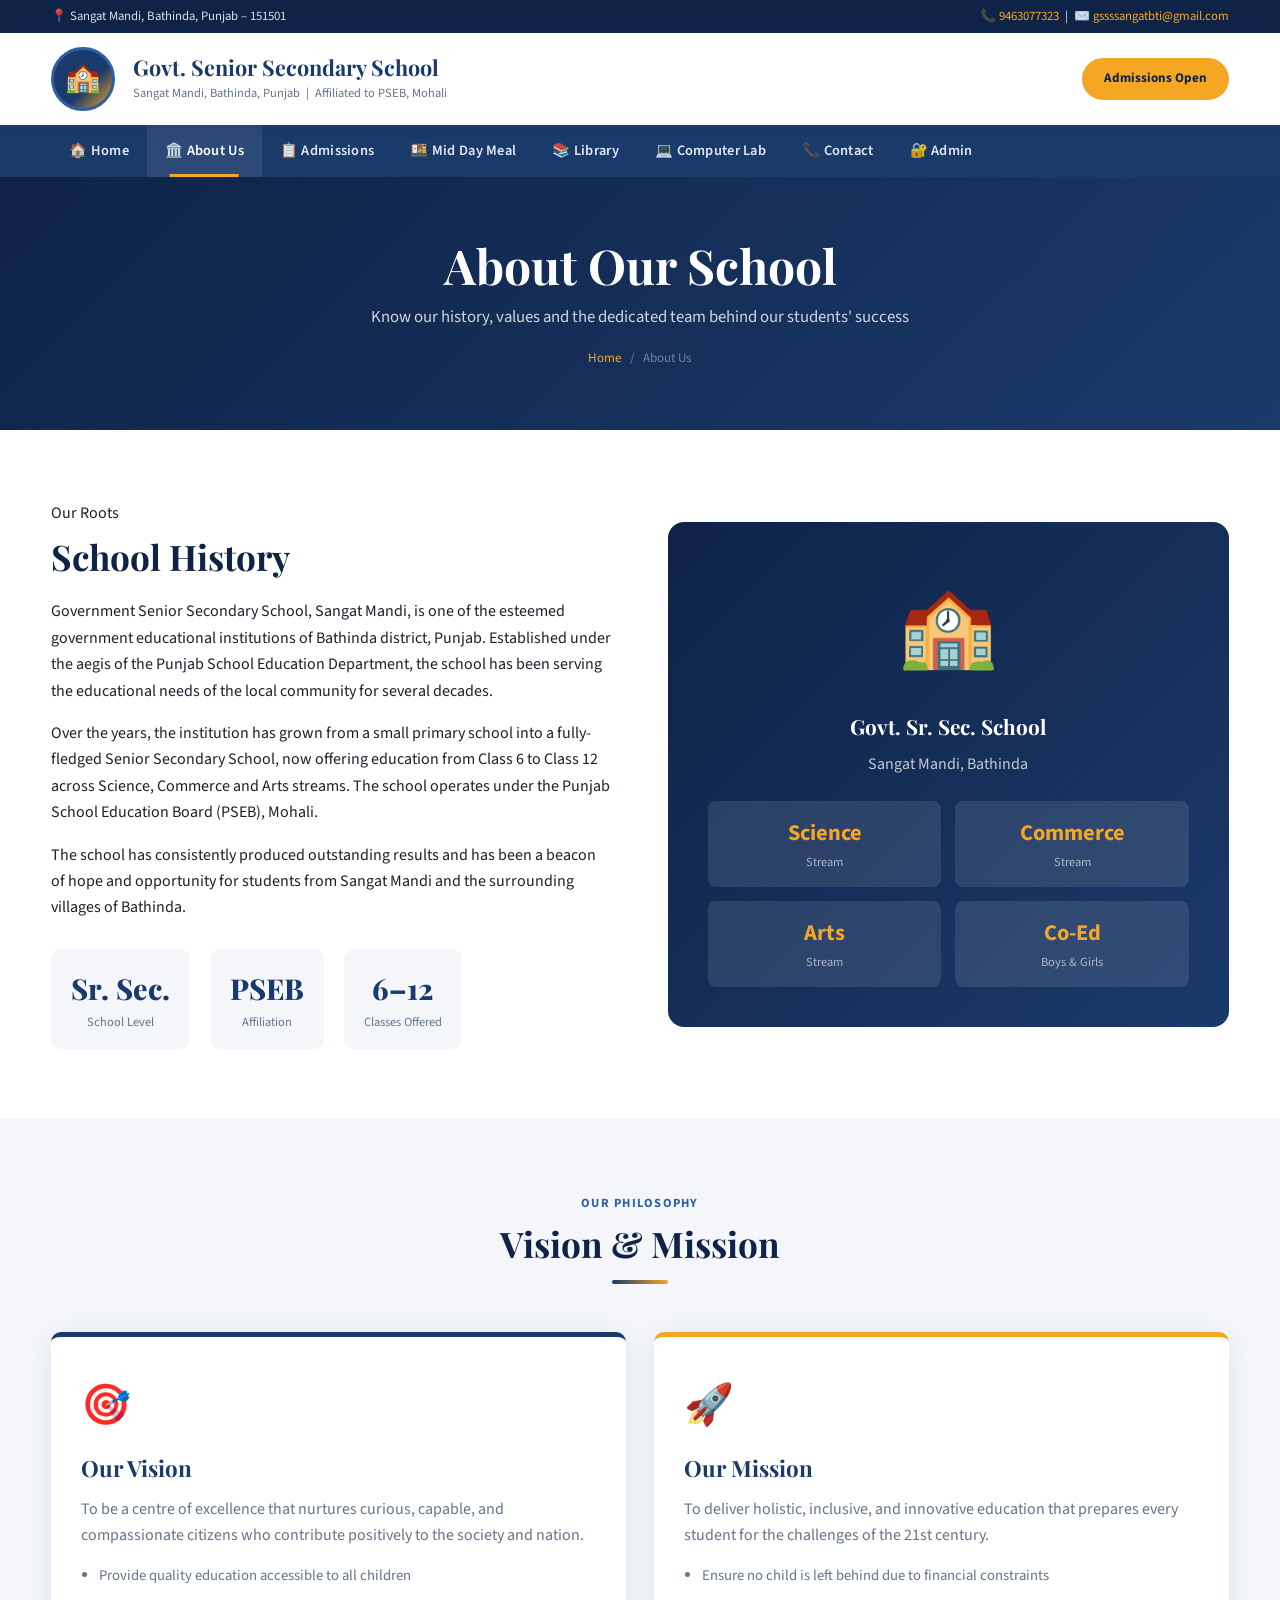
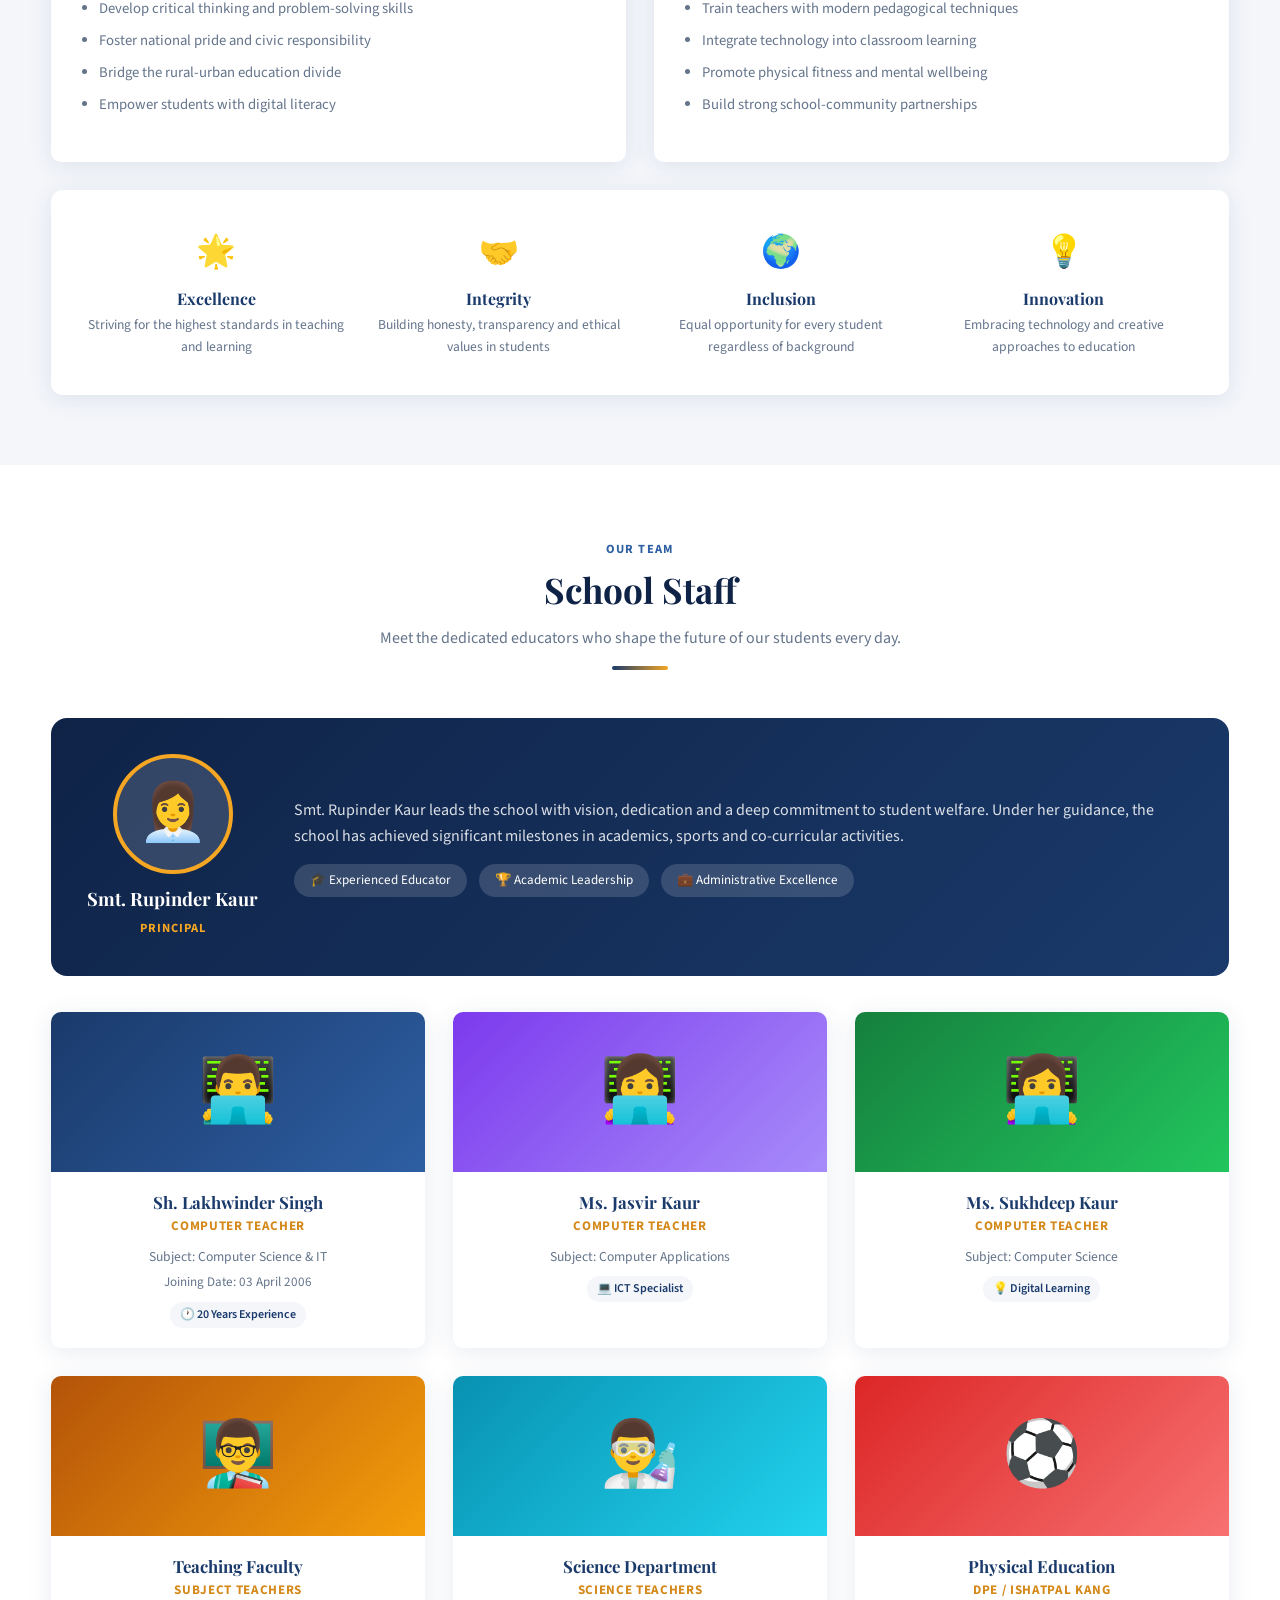
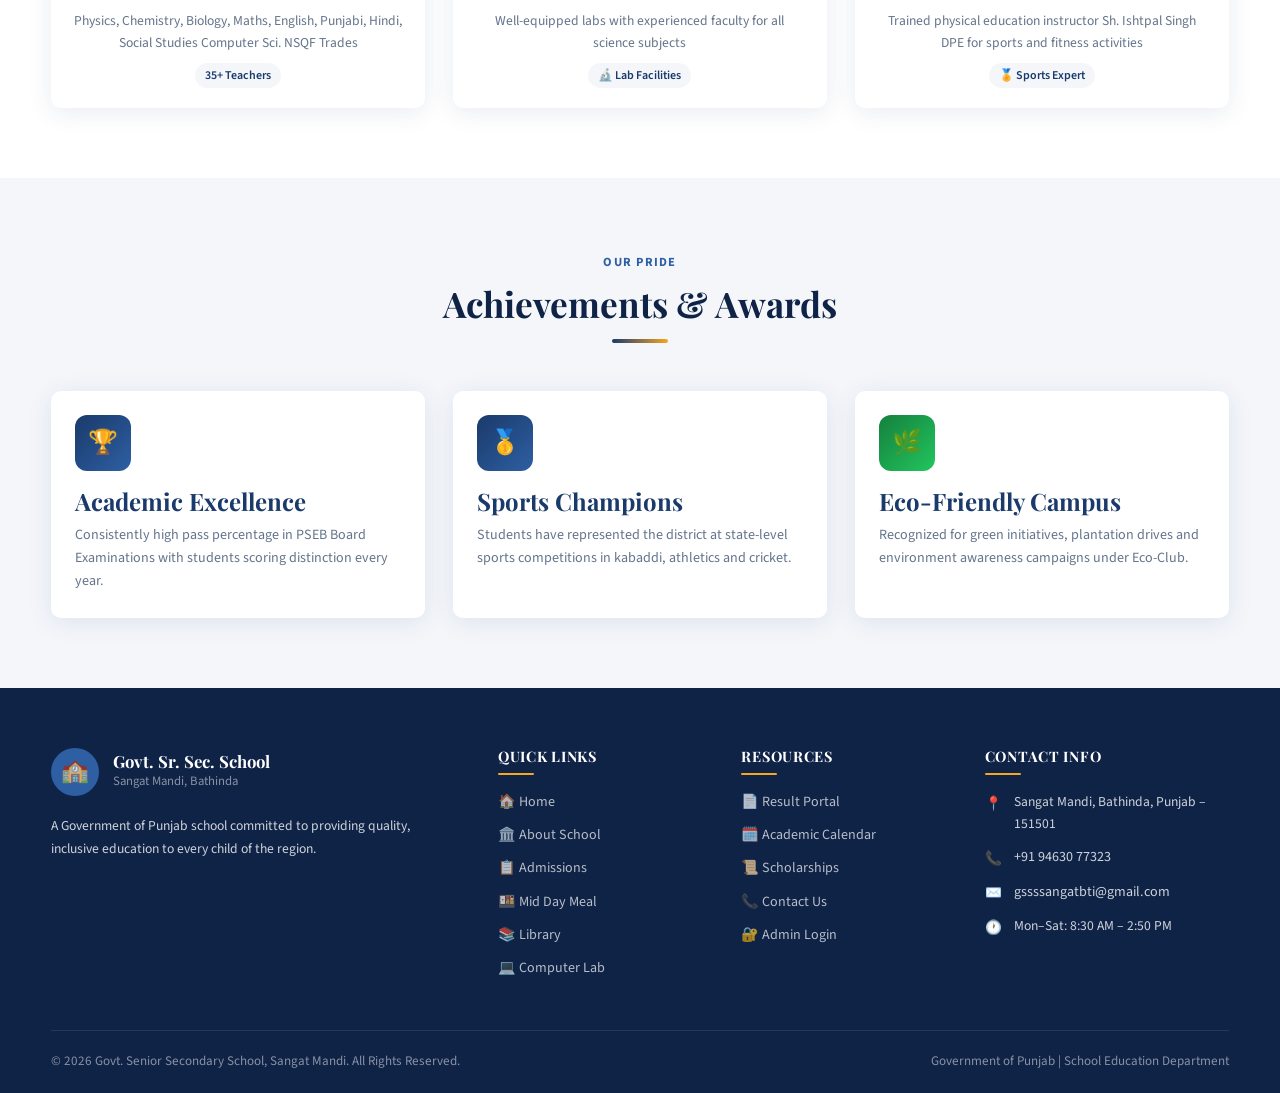
==== commit 50675b84: "Revise about.html for content updates and corrections Updated various sections in the about.html fil" ====
--- a/about.html
+++ b/about.html
@@ -40,7 +40,7 @@
       <li><a href="admission.html">📋 Admissions</a></li>
       <li><a href="middaymeal.html">🍱 Mid Day Meal</a></li>
       <li><a href="library.html">📚 Library</a></li>
-      <li><a href="ict.html">💻 ICT</a></li>
+      <li><a href="ict.html">💻 Computer Lab</a></li>
       <li><a href="contact.html">📞 Contact</a></li>
       <li><a href="admin.html">🔐 Admin</a></li>
     </ul>
@@ -211,7 +211,7 @@
         <div class="staff-info">
           <h3>Teaching Faculty</h3>
           <span class="designation">Subject Teachers</span>
-          <p>Physics, Chemistry, Biology, Maths, English, Punjabi, Hindi, Social Studies</p>
+          <p>Physics, Chemistry, Biology, Maths, English, Punjabi, Hindi, Social Studies Computer Sci. NSQF Trades </p>
           <span class="staff-badge">35+ Teachers</span>
         </div>
       </div>
@@ -228,8 +228,8 @@
         <div class="staff-photo" style="background:linear-gradient(135deg,#dc2626,#f87171);">⚽</div>
         <div class="staff-info">
           <h3>Physical Education</h3>
-          <span class="designation">PTI / Sports Teacher</span>
-          <p>Trained physical education instructor for sports and fitness activities</p>
+          <span class="designation">DPE / Ishatpal Kang </span>
+          <p>Trained physical education instructor Sh. Ishtpal Singh DPE for sports and fitness activities</p>
           <span class="staff-badge">🏅 Sports Expert</span>
         </div>
       </div>
@@ -278,10 +278,10 @@
         <li><a href="admission.html">📋 Admissions</a></li>
         <li><a href="middaymeal.html">🍱 Mid Day Meal</a></li>
         <li><a href="library.html">📚 Library</a></li>
-        <li><a href="ict.html">💻 ICT Lab</a></li>
+        <li><a href="ict.html">💻 Computer Lab</a></li>
       </ul></div>
       <div class="footer-col"><h4>Resources</h4><ul>
-        <li><a href="#">📄 Result Portal</a></li>
+        <li><a href="www.pseb.ac.in">📄 Result Portal</a></li>
         <li><a href="#">🗓️ Academic Calendar</a></li>
         <li><a href="#">📜 Scholarships</a></li>
         <li><a href="contact.html">📞 Contact Us</a></li>
@@ -291,11 +291,11 @@
         <li><span class="fc-icon">📍</span><span>Sangat Mandi, Bathinda, Punjab – 151501</span></li>
         <li><span class="fc-icon">📞</span><a href="tel:9463077323" style="color:rgba(255,255,255,0.8);">+91 94630 77323</a></li>
         <li><span class="fc-icon">✉️</span><a href="mailto:gssssangatbti@gmail.com" style="color:rgba(255,255,255,0.8);">gssssangatbti@gmail.com</a></li>
-        <li><span class="fc-icon">🕐</span><span>Mon–Sat: 8:00 AM – 2:00 PM</span></li>
+        <li><span class="fc-icon">🕐</span><span>Mon–Sat: 8:30 AM – 2:50 PM</span></li>
       </ul></div>
     </div>
     <div class="footer-bottom">
-      <span>© 2025 Govt. Senior Secondary School, Sangat Mandi. All Rights Reserved.</span>
+      <span>© 2026 Govt. Senior Secondary School, Sangat Mandi. All Rights Reserved.</span>
       <span>Government of Punjab | School Education Department</span>
     </div>
   </div>
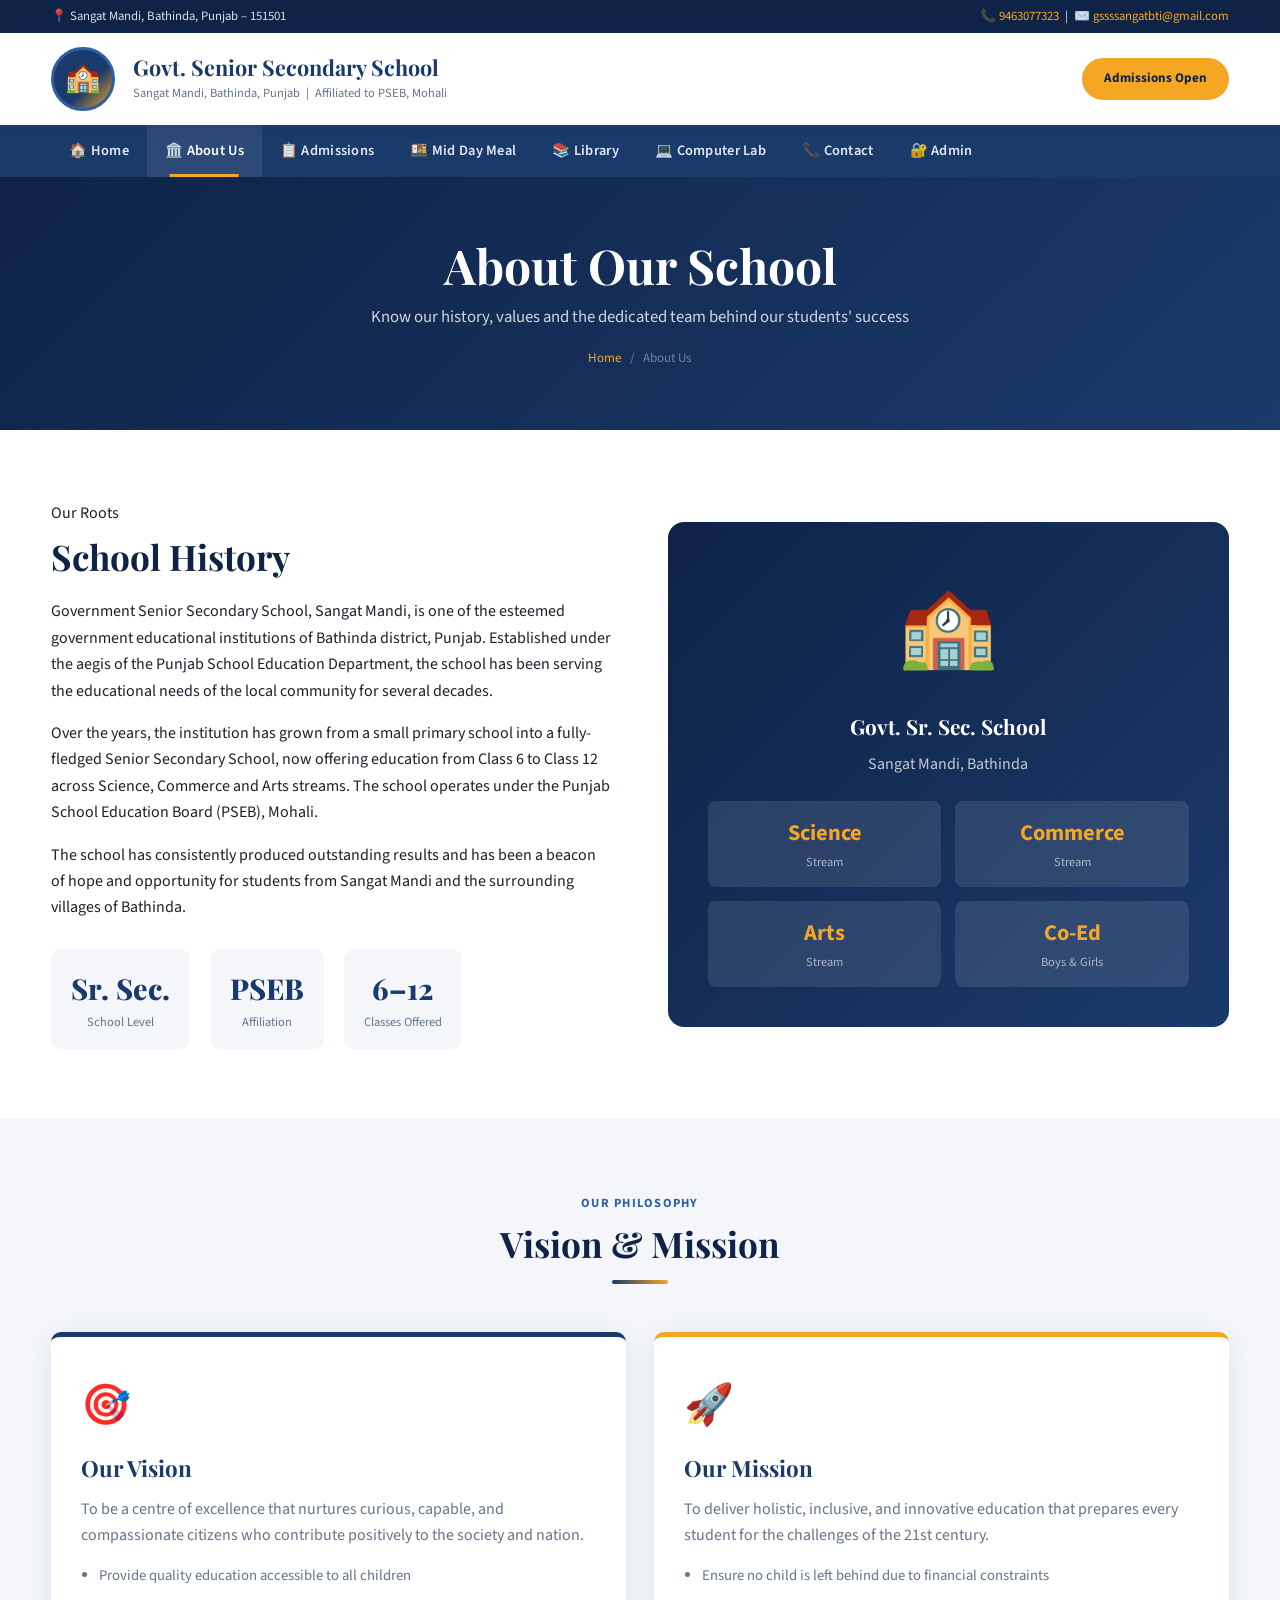
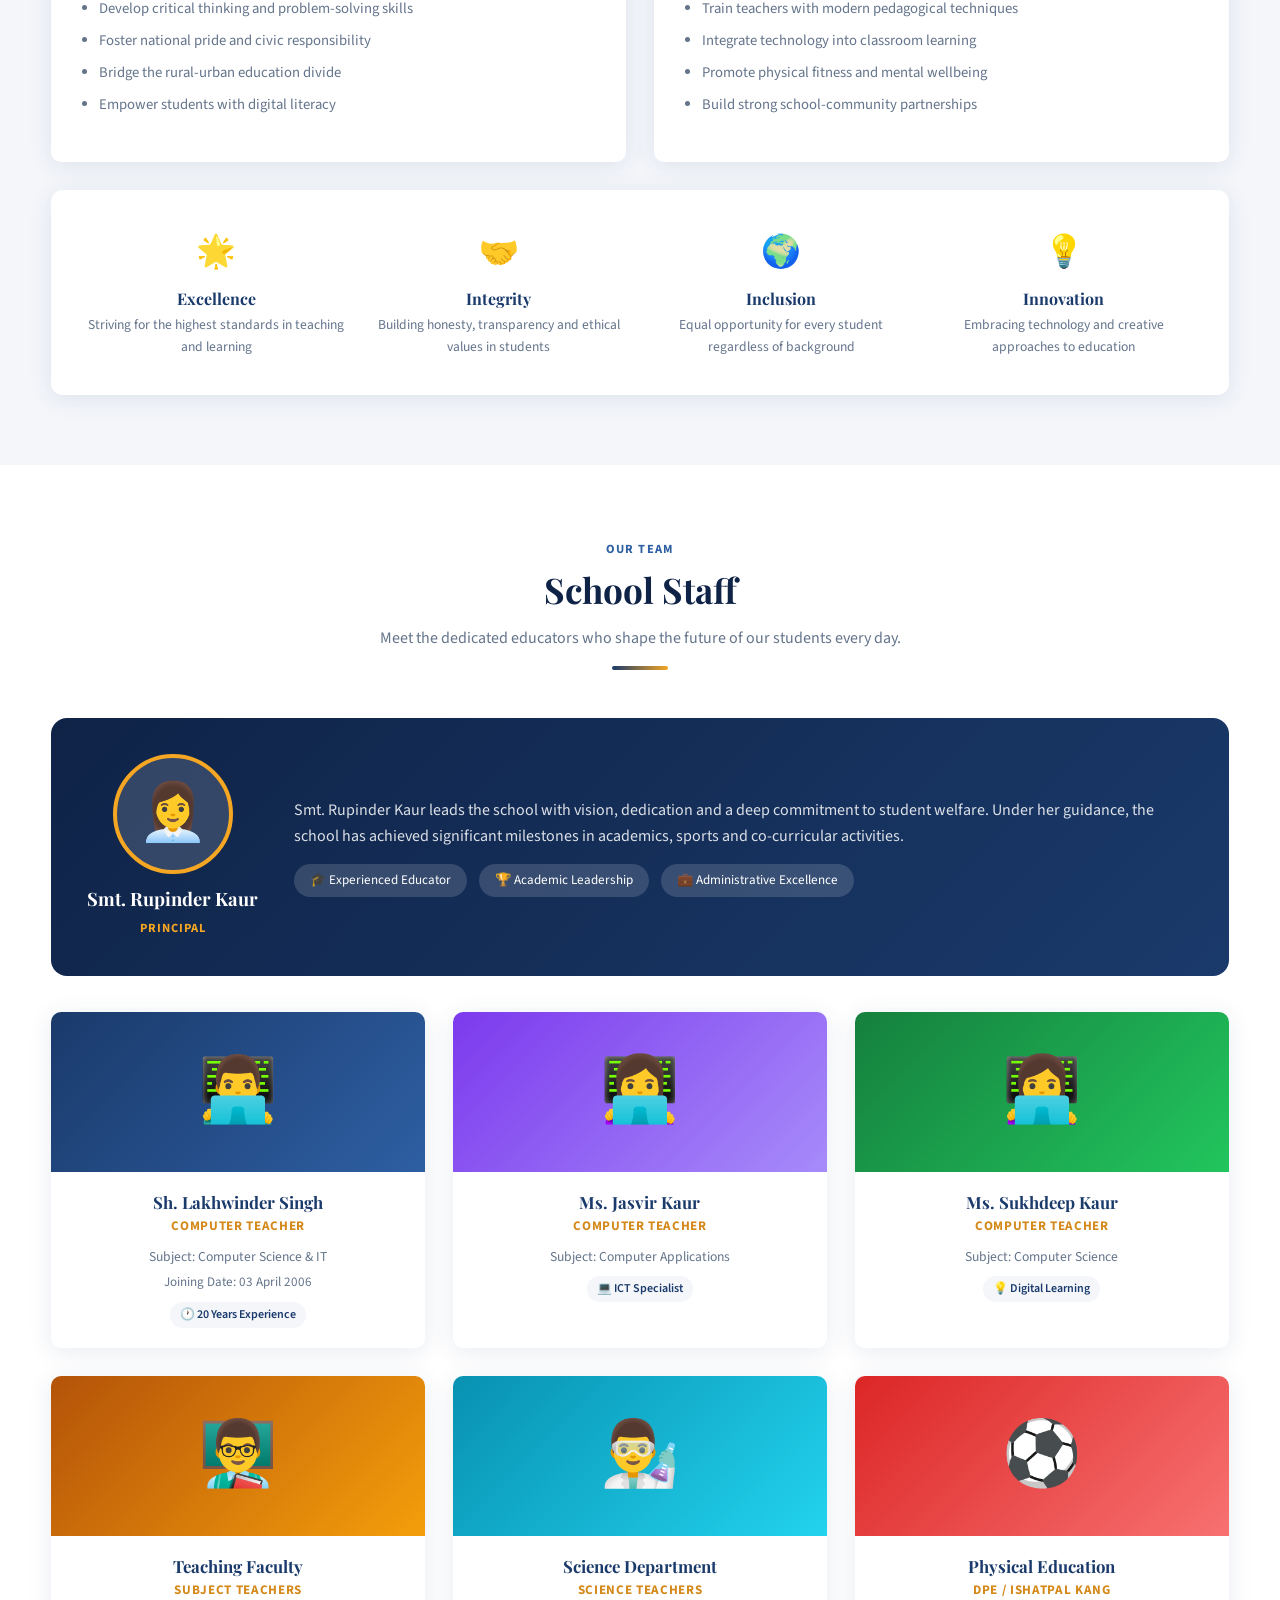
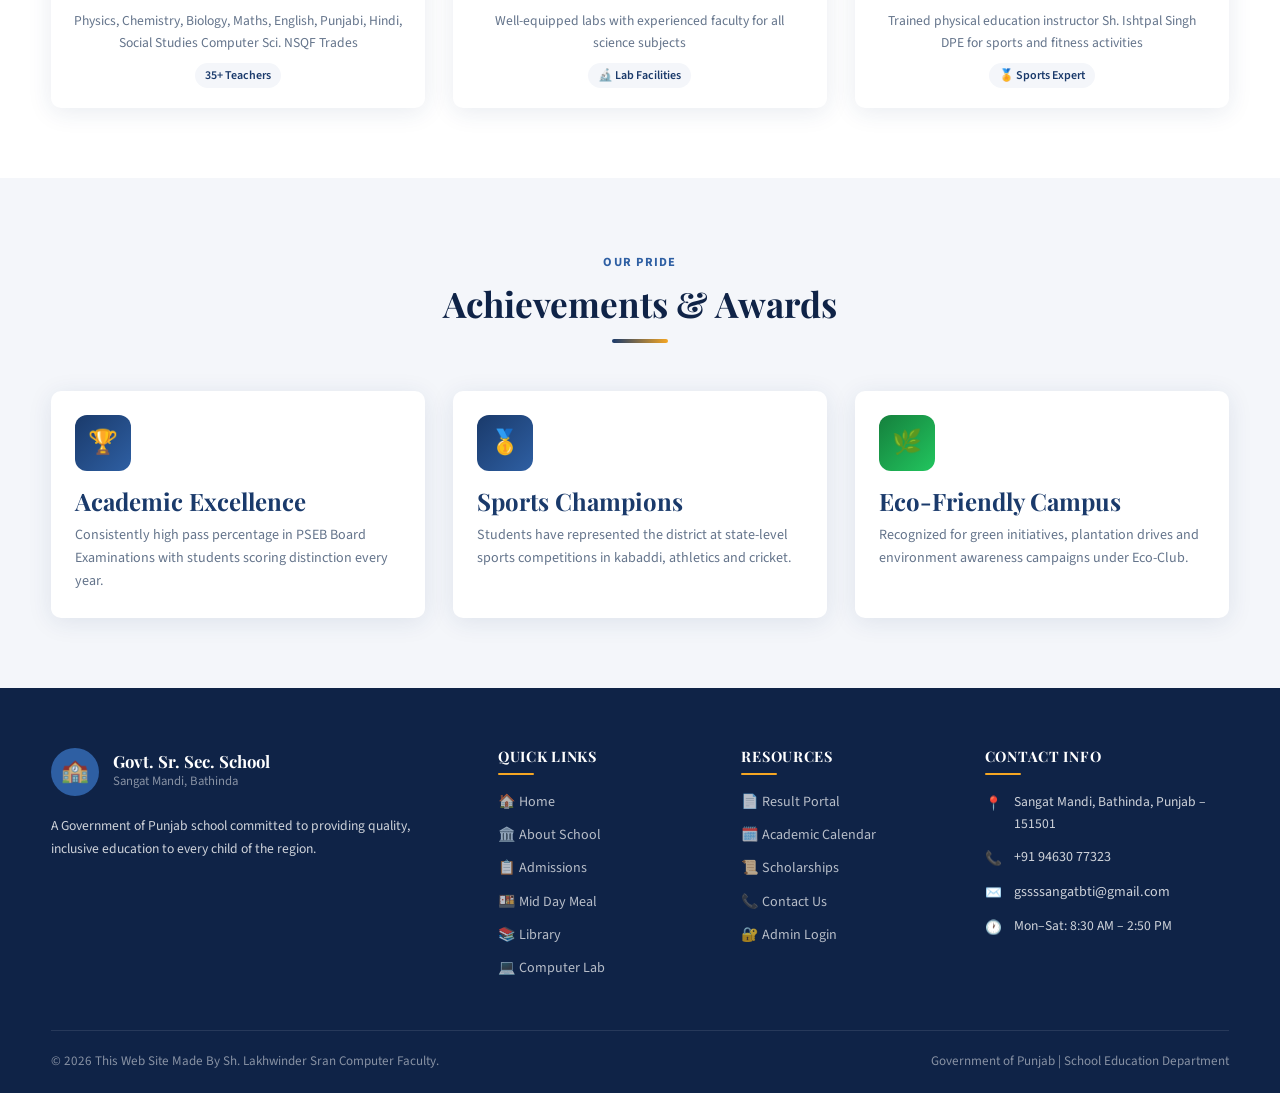
==== commit af35f8f1: "Update about.html" ====
--- a/about.html
+++ b/about.html
@@ -295,7 +295,7 @@
       </ul></div>
     </div>
     <div class="footer-bottom">
-      <span>© 2026 Govt. Senior Secondary School, Sangat Mandi. All Rights Reserved.</span>
+      <span>© 2026 This Web Site Made By Sh. Lakhwinder Sran Computer Faculty. </span>
       <span>Government of Punjab | School Education Department</span>
     </div>
   </div>
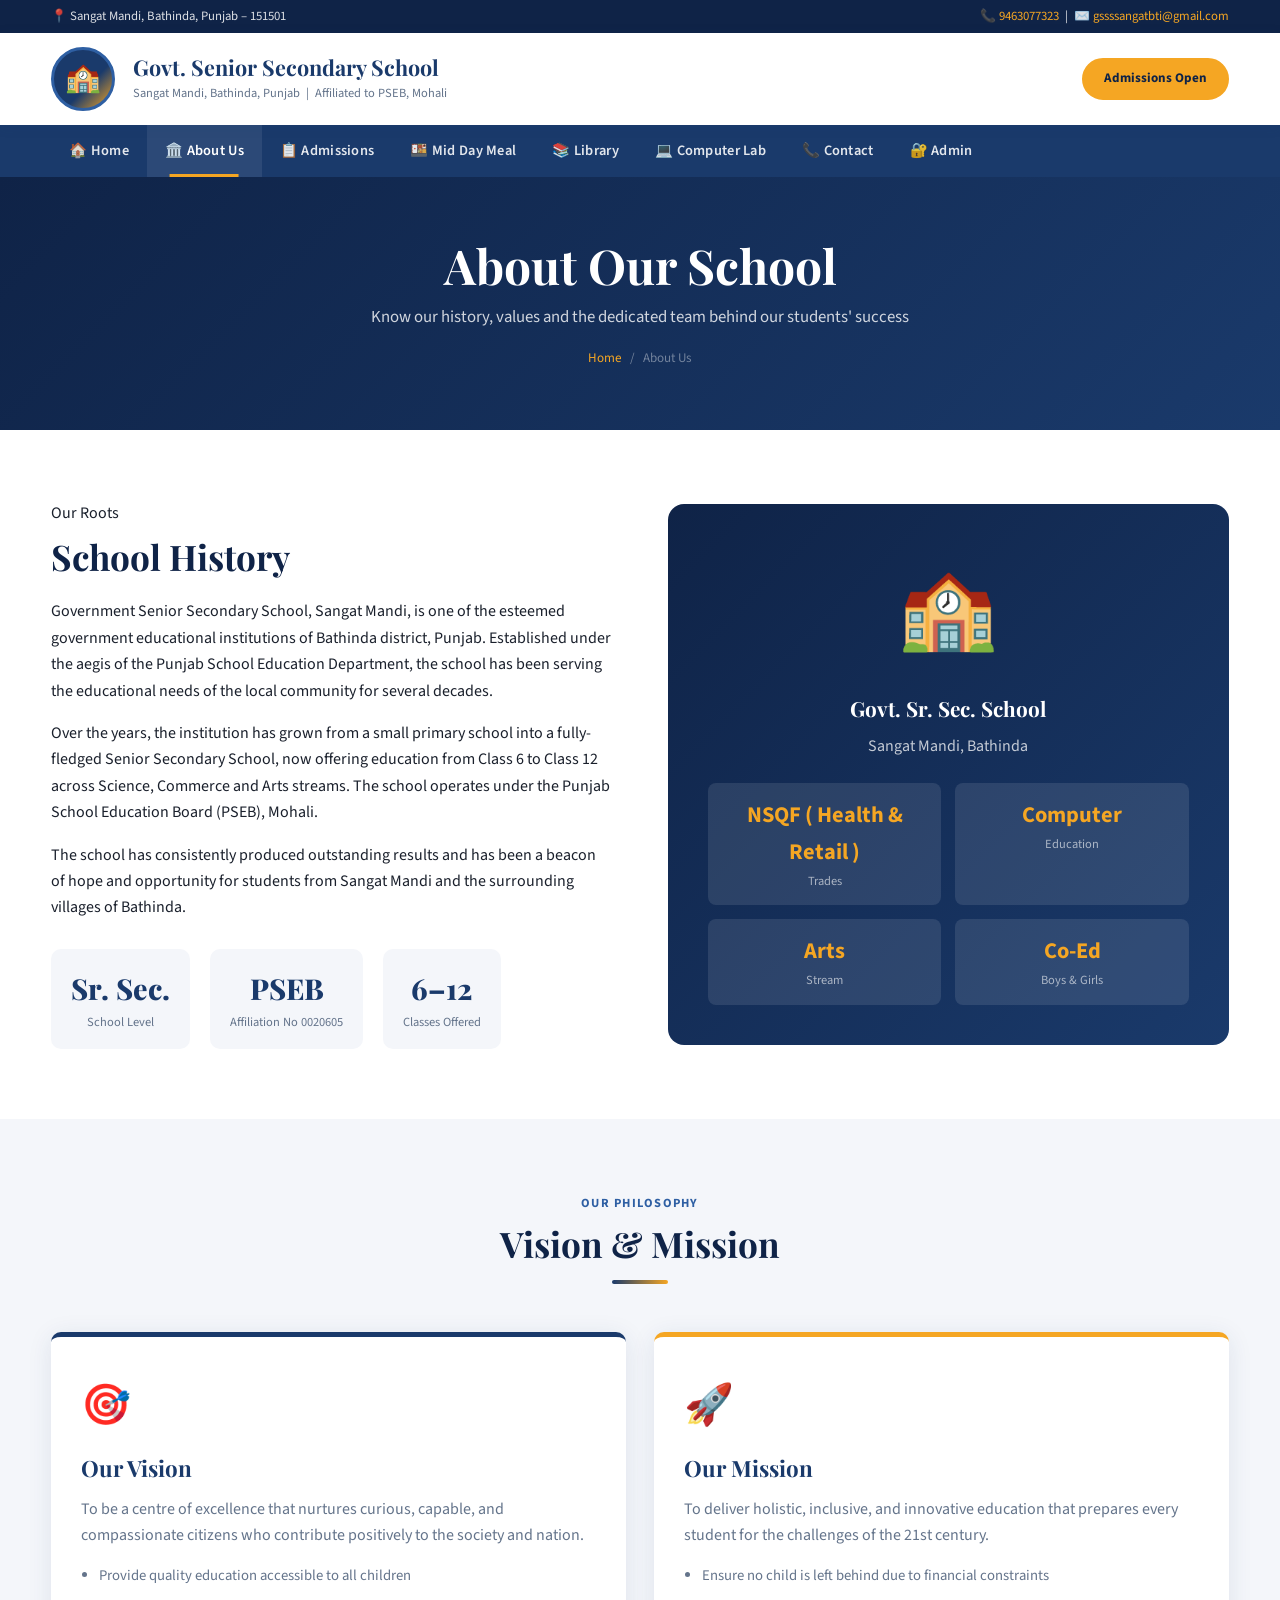
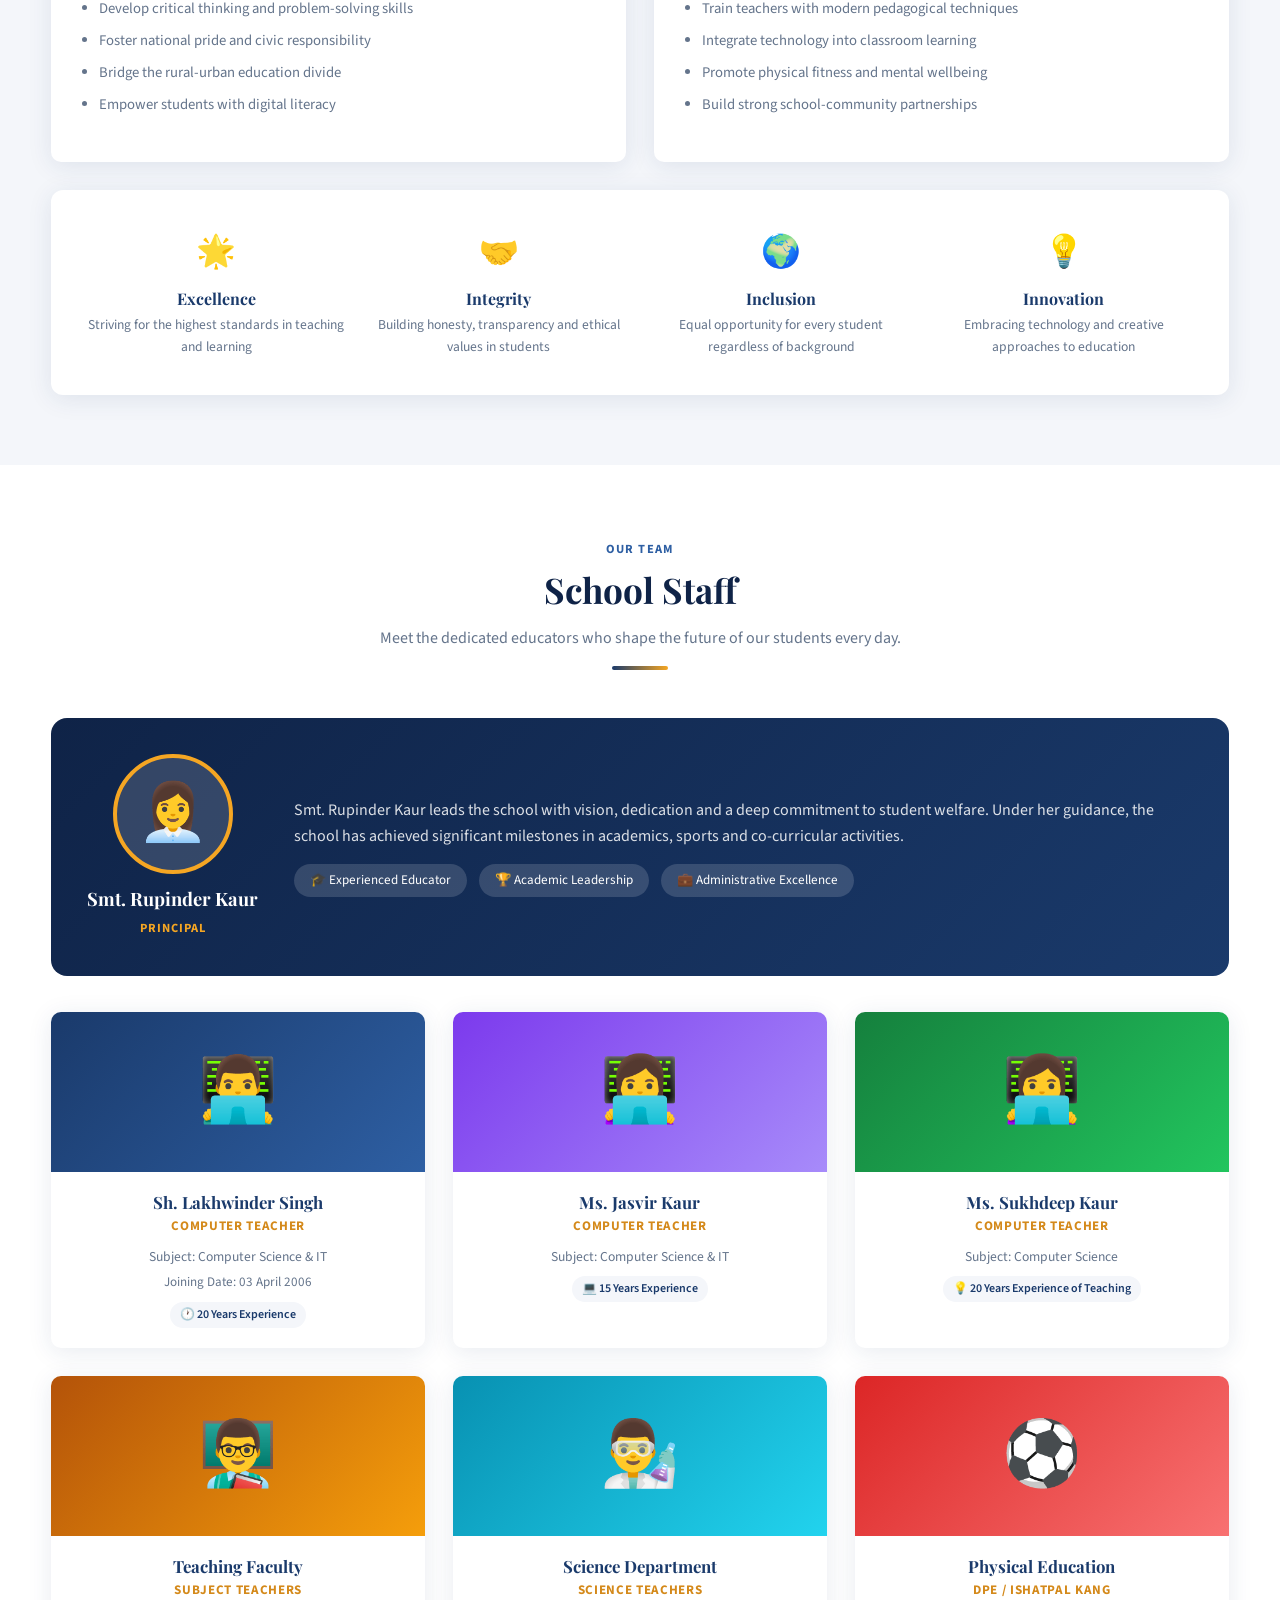
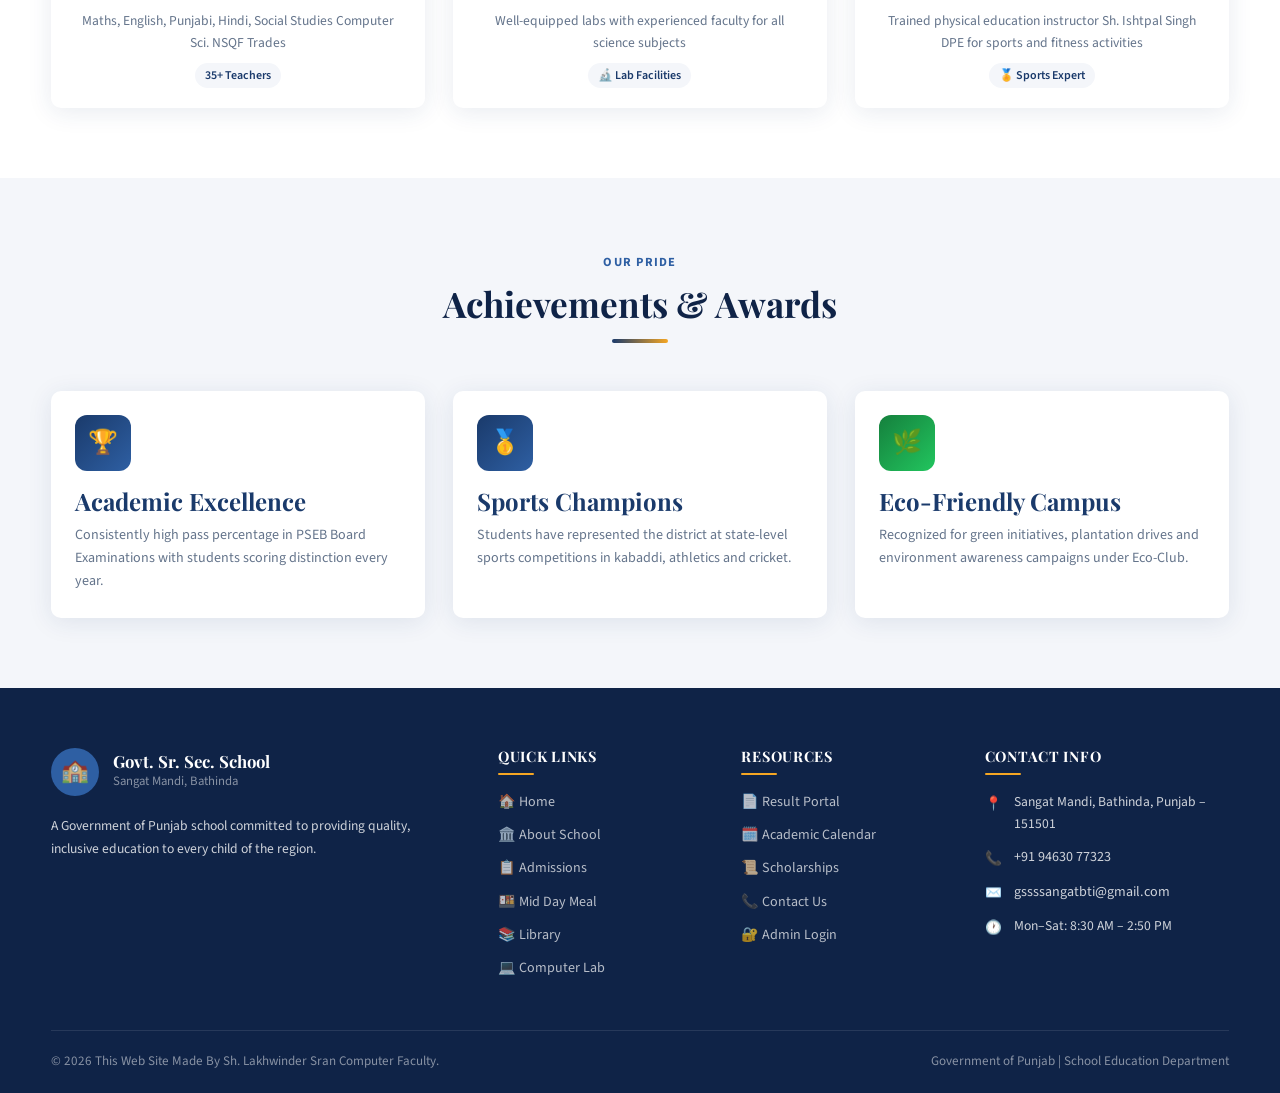
==== commit 8bfb912a: "Revise subject and experience information for staff Updated staff subjects and experience details in" ====
--- a/about.html
+++ b/about.html
@@ -72,7 +72,7 @@
           </div>
           <div style="text-align:center;padding:16px 20px;background:var(--light-grey);border-radius:10px;min-width:100px;">
             <div style="font-size:1.8rem;font-weight:800;color:var(--primary);font-family:var(--font-heading);">PSEB</div>
-            <div style="font-size:0.78rem;color:var(--text-muted);">Affiliation</div>
+            <div style="font-size:0.78rem;color:var(--text-muted);">Affiliation No 0020605</div>
           </div>
           <div style="text-align:center;padding:16px 20px;background:var(--light-grey);border-radius:10px;min-width:100px;">
             <div style="font-size:1.8rem;font-weight:800;color:var(--primary);font-family:var(--font-heading);">6–12</div>
@@ -86,12 +86,12 @@
         <p style="color:rgba(255,255,255,0.75);margin-bottom:20px;">Sangat Mandi, Bathinda</p>
         <div style="display:grid;grid-template-columns:1fr 1fr;gap:14px;margin-top:24px;">
           <div style="background:rgba(255,255,255,0.1);border-radius:8px;padding:14px;">
-            <div style="font-size:1.4rem;font-weight:700;color:var(--accent);">Science</div>
-            <div style="font-size:0.78rem;color:rgba(255,255,255,0.6);">Stream</div>
+            <div style="font-size:1.4rem;font-weight:700;color:var(--accent);">NSQF ( Health & Retail )</div>
+            <div style="font-size:0.78rem;color:rgba(255,255,255,0.6);">Trades</div>
           </div>
           <div style="background:rgba(255,255,255,0.1);border-radius:8px;padding:14px;">
-            <div style="font-size:1.4rem;font-weight:700;color:var(--accent);">Commerce</div>
-            <div style="font-size:0.78rem;color:rgba(255,255,255,0.6);">Stream</div>
+            <div style="font-size:1.4rem;font-weight:700;color:var(--accent);">Computer</div>
+            <div style="font-size:0.78rem;color:rgba(255,255,255,0.6);">Education</div>
           </div>
           <div style="background:rgba(255,255,255,0.1);border-radius:8px;padding:14px;">
             <div style="font-size:1.4rem;font-weight:700;color:var(--accent);">Arts</div>
@@ -193,8 +193,8 @@
         <div class="staff-info">
           <h3>Ms. Jasvir Kaur</h3>
           <span class="designation">Computer Teacher</span>
-          <p>Subject: Computer Applications</p>
-          <span class="staff-badge">💻 ICT Specialist</span>
+          <p>Subject: Computer Science & IT </p>
+          <span class="staff-badge">💻 15 Years Experience </span>
         </div>
       </div>
       <div class="staff-card">
@@ -203,7 +203,7 @@
           <h3>Ms. Sukhdeep Kaur</h3>
           <span class="designation">Computer Teacher</span>
           <p>Subject: Computer Science</p>
-          <span class="staff-badge">💡 Digital Learning</span>
+          <span class="staff-badge">💡 20 Years Experience of Teaching</span>
         </div>
       </div>
       <div class="staff-card">
@@ -211,7 +211,7 @@
         <div class="staff-info">
           <h3>Teaching Faculty</h3>
           <span class="designation">Subject Teachers</span>
-          <p>Physics, Chemistry, Biology, Maths, English, Punjabi, Hindi, Social Studies Computer Sci. NSQF Trades </p>
+          <p>  Maths, English, Punjabi, Hindi, Social Studies Computer Sci. NSQF Trades </p>
           <span class="staff-badge">35+ Teachers</span>
         </div>
       </div>
